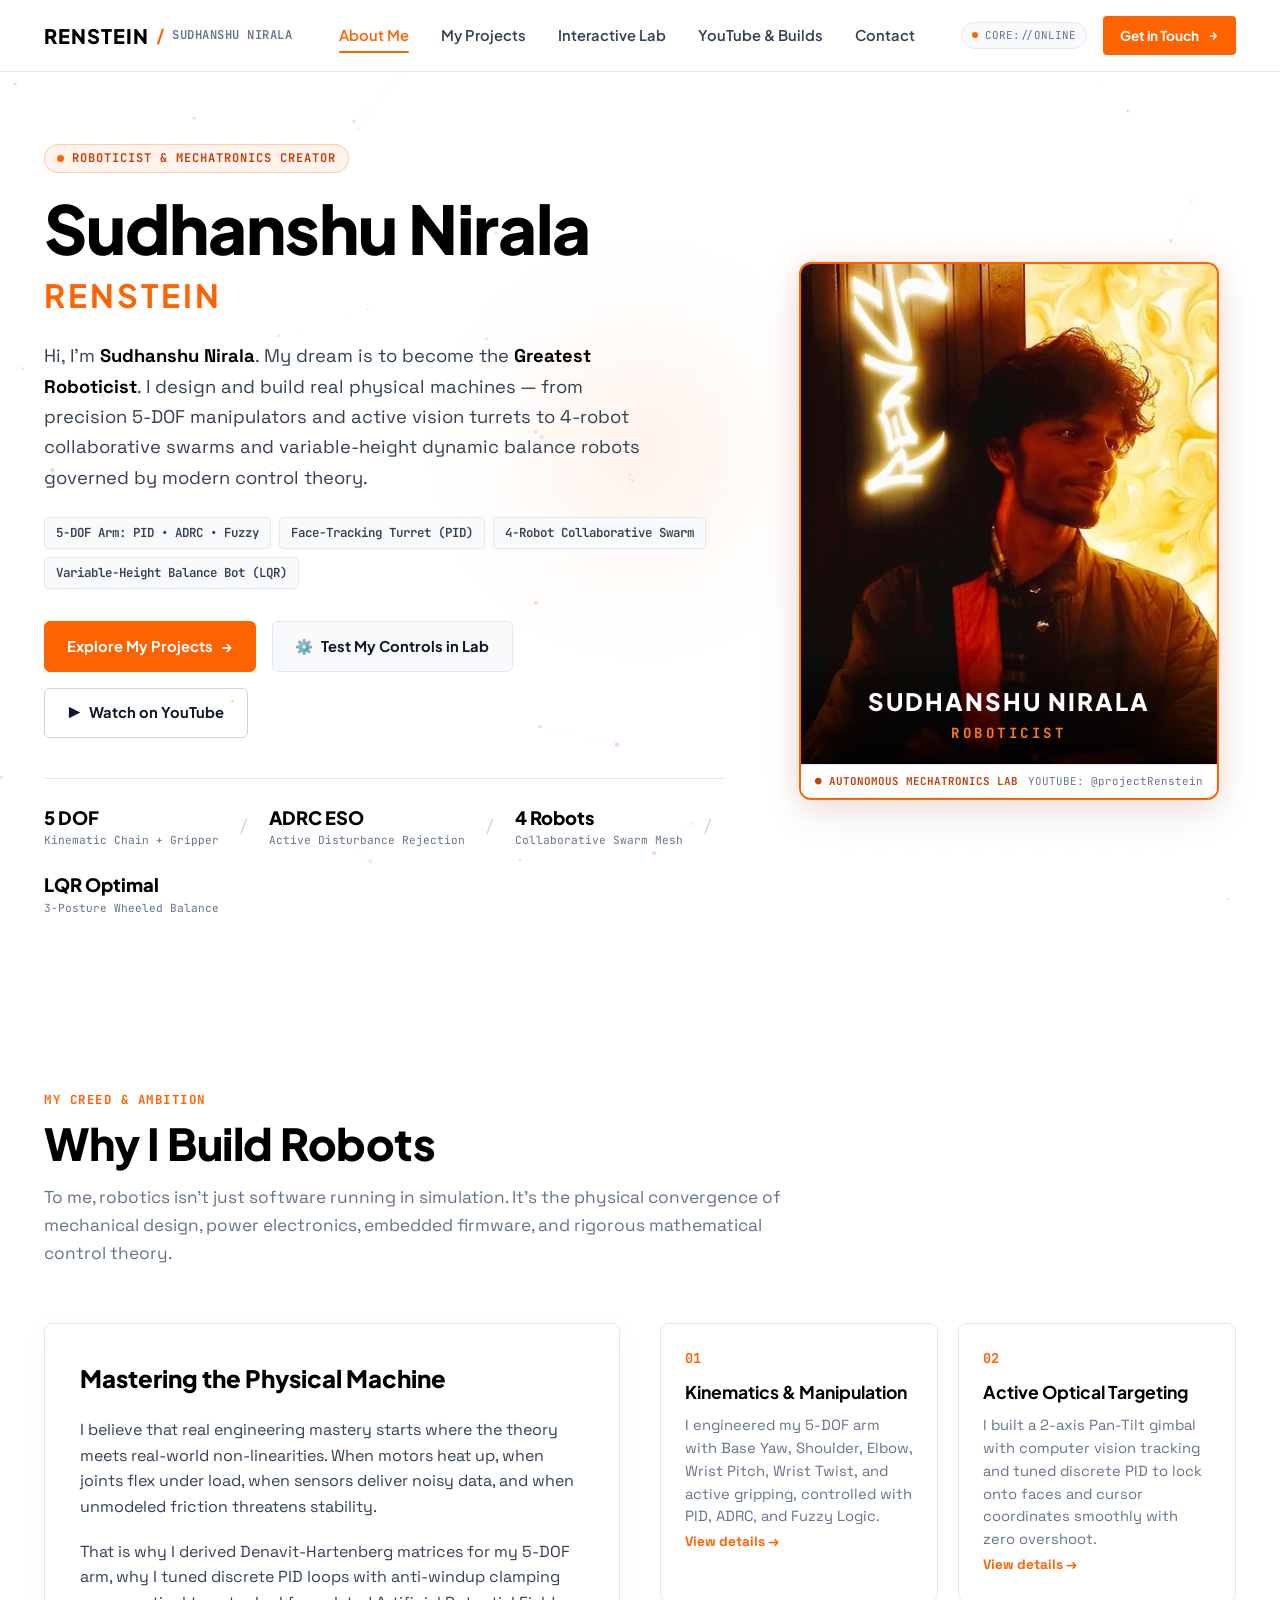
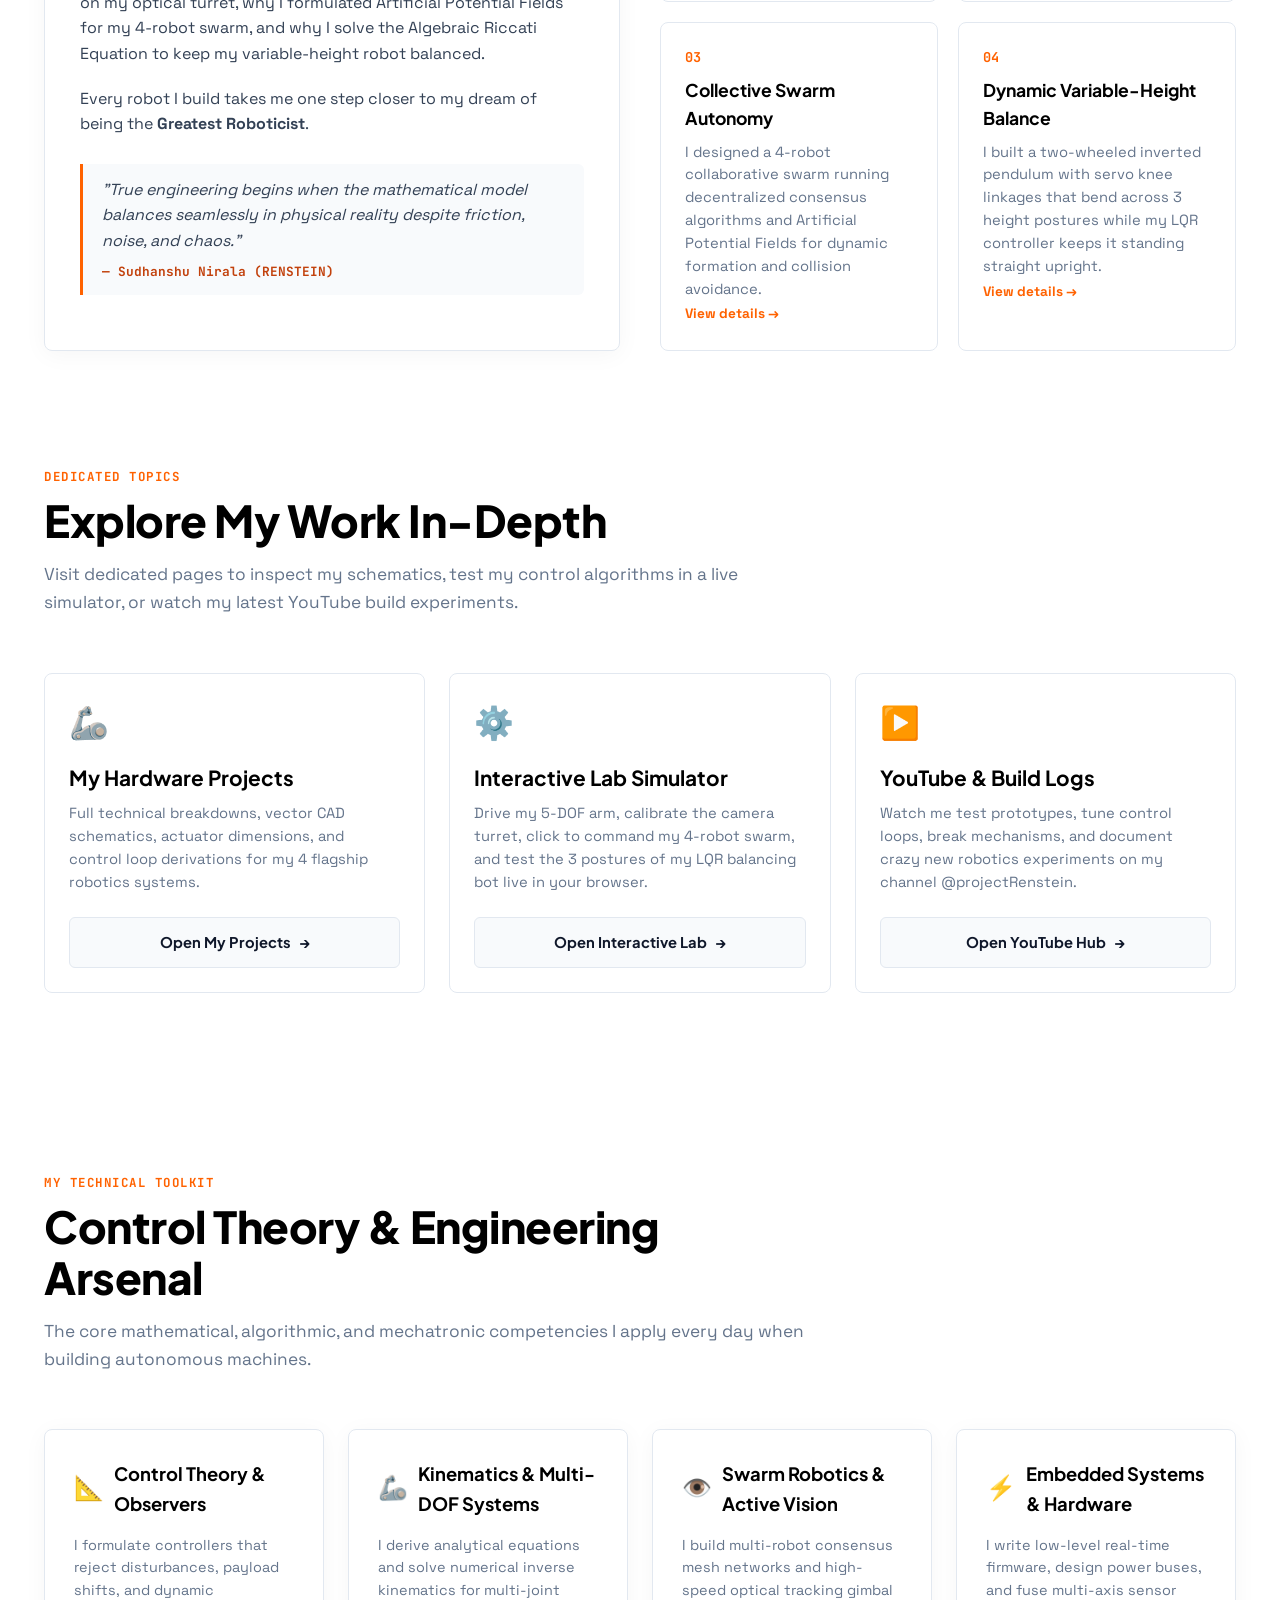
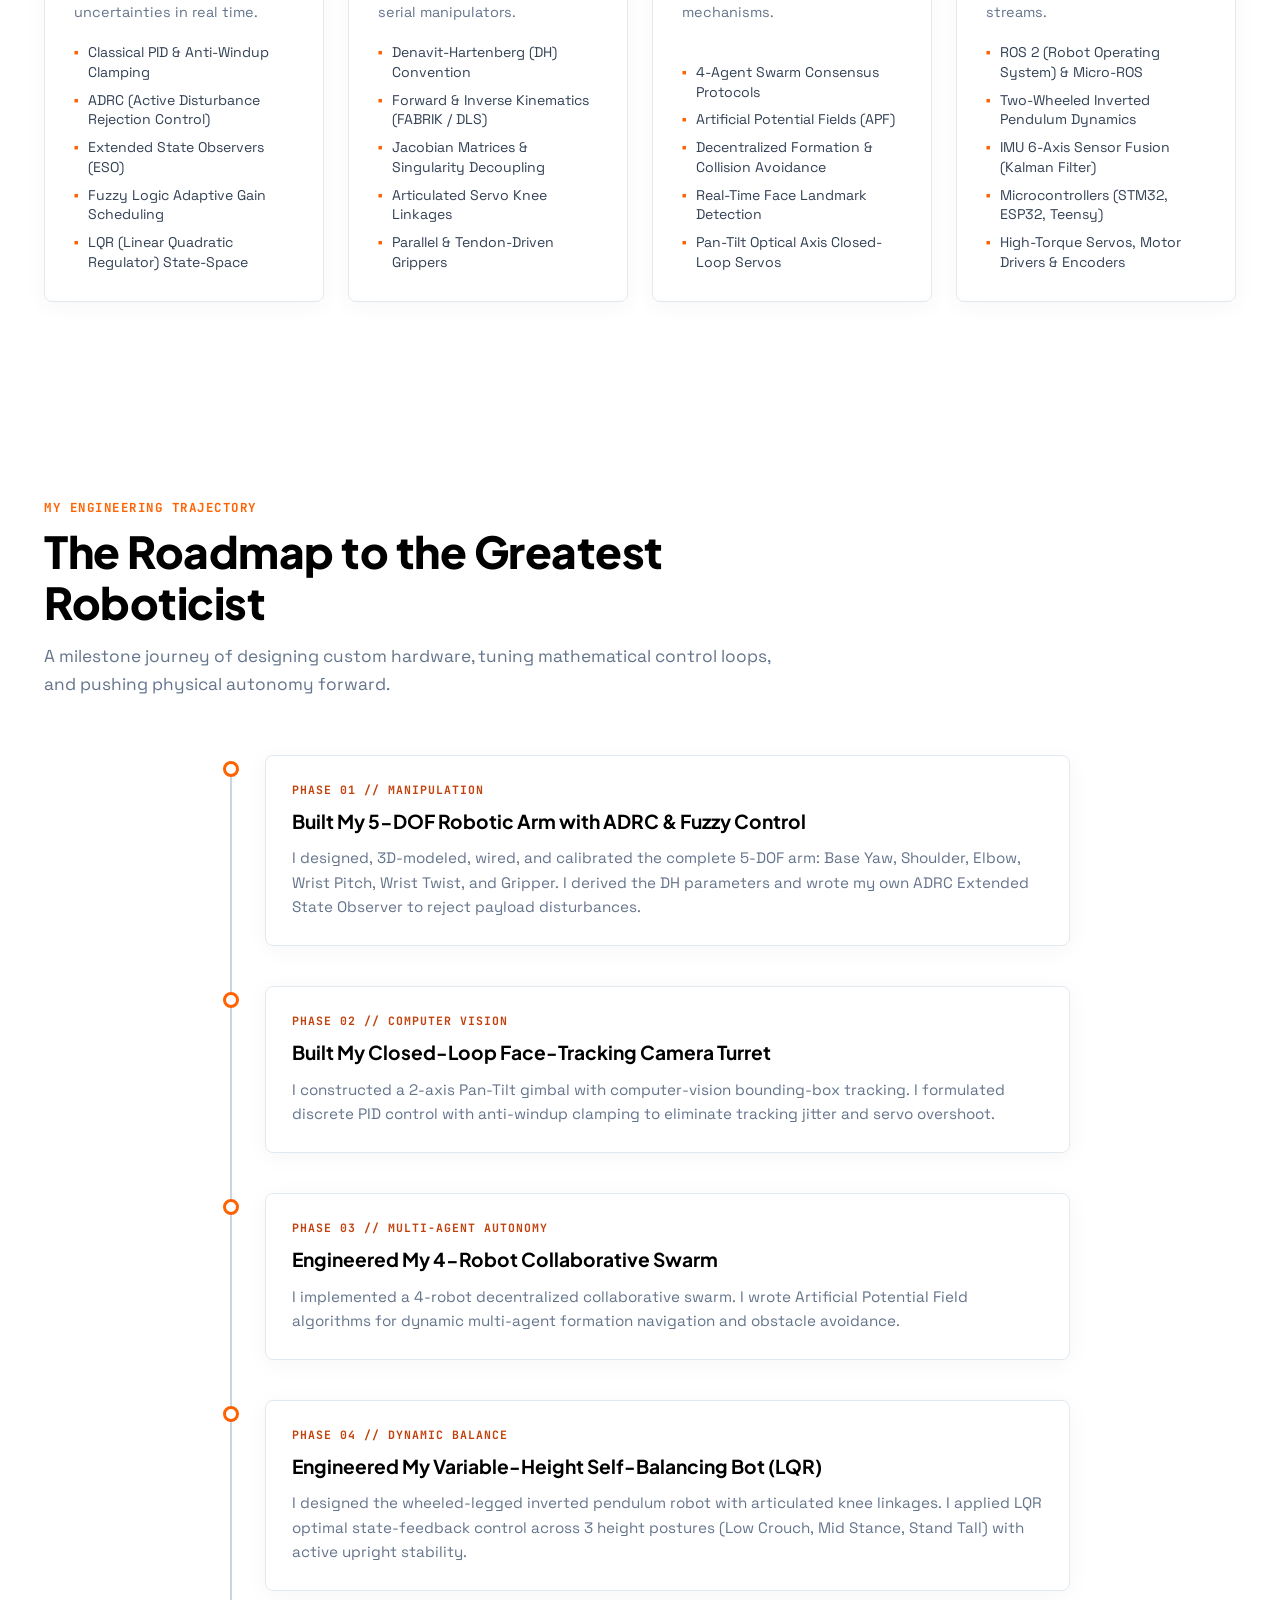
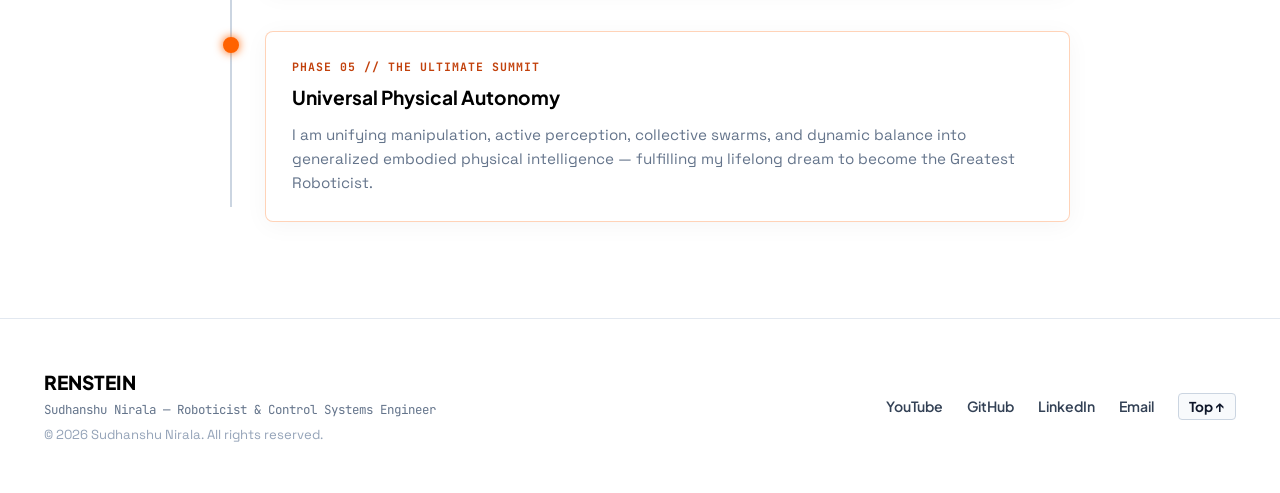
==== index.html @ f2b653c1 "Add files via upload" ====
<!DOCTYPE html>
<html lang="en">
<head>
  <meta charset="UTF-8">
  <meta name="viewport" content="width=device-width, initial-scale=1.0">
  <title>Sudhanshu Nirala (RENSTEIN) — Roboticist & Control Systems Engineer</title>
  <meta name="description" content="Personal portfolio of Sudhanshu Nirala (RENSTEIN). 5-DOF robotic manipulators, active vision turrets, 4-robot collaborative swarms, and variable-height LQR self-balancing bots.">
  <link rel="preconnect" href="https://fonts.googleapis.com">
  <link rel="preconnect" href="https://fonts.gstatic.com" crossorigin>
  <link href="https://fonts.googleapis.com/css2?family=Plus+Jakarta+Sans:wght@400;500;600;700;800&family=Space+Grotesk:wght@400;500;600;700&family=JetBrains+Mono:wght@400;500;600;700&display=swap" rel="stylesheet">
  <link rel="stylesheet" href="style.css">
</head>
<body class="minimal-theme">

  <!-- ==================== MAIN NAVIGATION BAR ==================== -->
  <header class="main-navbar" id="navbar">
    <div class="nav-container">
      <a href="index.html" class="nav-brand">
        <span class="brand-accent">RENSTEIN</span>
        <span class="brand-divider">/</span>
        <span class="brand-sub">SUDHANSHU NIRALA</span>
      </a>

      <nav class="nav-links" id="navLinks">
        <a href="index.html" class="nav-link active">About Me</a>
        <a href="projects.html" class="nav-link">My Projects</a>
        <a href="simulator.html" class="nav-link">Interactive Lab</a>
        <a href="youtube.html" class="nav-link">YouTube & Builds</a>
        <a href="contact.html" class="nav-link">Contact</a>
      </nav>

      <div class="nav-actions">
        <div class="living-status-pill" title="Living website telemetry">
          <span class="living-pulse-dot"></span>
          <span>CORE://ONLINE</span>
        </div>
        <a href="contact.html" class="btn btn-primary-sm">
          <span>Get in Touch</span>
          <svg width="12" height="12" viewBox="0 0 24 24" fill="none" stroke="currentColor" stroke-width="2.5"><path d="M5 12h14M12 5l7 7-7 7"/></svg>
        </a>
        <button class="mobile-menu-toggle" id="menuToggle" aria-label="Toggle navigation menu">
          <span></span><span></span><span></span>
        </button>
      </div>
    </div>
  </header>

  <!-- Ambient Light Reactive Canvas -->
  <div class="background-canvas-wrapper">
    <canvas id="neuralCanvas"></canvas>
    <div class="bg-subtle-grid"></div>
  </div>

  <main>
    <!-- ==================== HERO SECTION (FIRST PERSON) ==================== -->
    <section class="section hero-section" id="hero">
      <div class="hero-container">
        <div class="hero-grid">
          <!-- Left Column: My Story & Ambition -->
          <div class="hero-left-col">
            <div class="hero-kicker">
              <span class="kicker-dot"></span>
              <span class="kicker-text">ROBOTICIST & MECHATRONICS CREATOR</span>
            </div>

            <h1 class="hero-title">
              <span class="hero-title-name">Sudhanshu Nirala</span>
              <span class="hero-title-alias">RENSTEIN</span>
            </h1>

            <p class="hero-bio">
              Hi, I'm <strong>Sudhanshu Nirala</strong>. My dream is to become the <strong>Greatest Roboticist</strong>. I design and build real physical machines — from precision 5-DOF manipulators and active vision turrets to 4-robot collaborative swarms and variable-height dynamic balance robots governed by modern control theory.
            </p>

            <!-- Focus Badges -->
            <div class="hero-tags-row">
              <span class="spec-tag">5-DOF Arm: PID • ADRC • Fuzzy</span>
              <span class="spec-tag">Face-Tracking Turret (PID)</span>
              <span class="spec-tag">4-Robot Collaborative Swarm</span>
              <span class="spec-tag">Variable-Height Balance Bot (LQR)</span>
            </div>

            <!-- Action Portals -->
            <div class="hero-cta-group">
              <a href="projects.html" class="btn btn-primary">
                <span>Explore My Projects</span>
                <span class="btn-arrow">→</span>
              </a>
              <a href="simulator.html" class="btn btn-secondary">
                <span class="btn-icon">⚙️</span>
                <span>Test My Controls in Lab</span>
              </a>
              <a href="youtube.html" class="btn btn-outline">
                <span class="btn-icon">▶</span>
                <span>Watch on YouTube</span>
              </a>
            </div>

            <!-- Key Engineering Metrics -->
            <div class="hero-metrics-strip">
              <div class="metric-item">
                <span class="metric-val">5 DOF</span>
                <span class="metric-lbl">Kinematic Chain + Gripper</span>
              </div>
              <div class="metric-sep">/</div>
              <div class="metric-item">
                <span class="metric-val">ADRC ESO</span>
                <span class="metric-lbl">Active Disturbance Rejection</span>
              </div>
              <div class="metric-sep">/</div>
              <div class="metric-item">
                <span class="metric-val">4 Robots</span>
                <span class="metric-lbl">Collaborative Swarm Mesh</span>
              </div>
              <div class="metric-sep">/</div>
              <div class="metric-item">
                <span class="metric-val">LQR Optimal</span>
                <span class="metric-lbl">3-Posture Wheeled Balance</span>
              </div>
            </div>
          </div>

          <!-- Right Column: My Portrait with 3D Tilt -->
          <div class="hero-right-col">
            <div class="portrait-card" id="mechaFrame">
              <div class="portrait-image-wrapper">
                <img src="renstein_portrait.jpg" alt="Sudhanshu Nirala - Roboticist" class="portrait-img" id="heroMechaImg">
                <div class="portrait-caption-center">
                  <div class="portrait-name">Sudhanshu Nirala</div>
                  <div class="portrait-role">Roboticist</div>
                </div>
              </div>
              <div class="portrait-meta-bar">
                <span class="pm-status">● AUTONOMOUS MECHATRONICS LAB</span>
                <span class="pm-spec">YOUTUBE: @projectRenstein</span>
              </div>
            </div>
          </div>
        </div>
      </div>
    </section>

    <!-- ==================== MY CORE PHILOSOPHY & AMBITION ==================== -->
    <section class="section about-section" id="about">
      <div class="container">
        <div class="section-heading">
          <span class="section-tag">MY CREED & AMBITION</span>
          <h2 class="section-title">Why I Build Robots</h2>
          <p class="section-desc">
            To me, robotics isn't just software running in simulation. It's the physical convergence of mechanical design, power electronics, embedded firmware, and rigorous mathematical control theory.
          </p>
        </div>

        <div class="about-grid">
          <!-- My Personal Manifesto -->
          <div class="creed-card">
            <h3 class="creed-title">Mastering the Physical Machine</h3>
            <p>
              I believe that real engineering mastery starts where the theory meets real-world non-linearities. When motors heat up, when joints flex under load, when sensors deliver noisy data, and when unmodeled friction threatens stability.
            </p>
            <p>
              That is why I derived Denavit-Hartenberg matrices for my 5-DOF arm, why I tuned discrete PID loops with anti-windup clamping on my optical turret, why I formulated Artificial Potential Fields for my 4-robot swarm, and why I solve the Algebraic Riccati Equation to keep my variable-height robot balanced.
            </p>
            <p>
              Every robot I build takes me one step closer to my dream of being the <strong>Greatest Roboticist</strong>.
            </p>
            <blockquote class="creed-quote">
              "True engineering begins when the mathematical model balances seamlessly in physical reality despite friction, noise, and chaos."
              <cite>— Sudhanshu Nirala (RENSTEIN)</cite>
            </blockquote>
          </div>

          <!-- 4 Pillars of My Work -->
          <div class="pillars-grid">
            <div class="pillar-box">
              <div class="pillar-num">01</div>
              <h4 class="pillar-title">Kinematics & Manipulation</h4>
              <p class="pillar-text">
                I engineered my 5-DOF arm with Base Yaw, Shoulder, Elbow, Wrist Pitch, Wrist Twist, and active gripping, controlled with PID, ADRC, and Fuzzy Logic.
              </p>
              <a href="projects.html" style="color: var(--orange-core); font-weight: 700; font-size: 0.85rem; text-decoration: none;">View details →</a>
            </div>

            <div class="pillar-box">
              <div class="pillar-num">02</div>
              <h4 class="pillar-title">Active Optical Targeting</h4>
              <p class="pillar-text">
                I built a 2-axis Pan-Tilt gimbal with computer vision tracking and tuned discrete PID to lock onto faces and cursor coordinates smoothly with zero overshoot.
              </p>
              <a href="projects.html" style="color: var(--orange-core); font-weight: 700; font-size: 0.85rem; text-decoration: none;">View details →</a>
            </div>

            <div class="pillar-box">
              <div class="pillar-num">03</div>
              <h4 class="pillar-title">Collective Swarm Autonomy</h4>
              <p class="pillar-text">
                I designed a 4-robot collaborative swarm running decentralized consensus algorithms and Artificial Potential Fields for dynamic formation and collision avoidance.
              </p>
              <a href="projects.html" style="color: var(--orange-core); font-weight: 700; font-size: 0.85rem; text-decoration: none;">View details →</a>
            </div>

            <div class="pillar-box">
              <div class="pillar-num">04</div>
              <h4 class="pillar-title">Dynamic Variable-Height Balance</h4>
              <p class="pillar-text">
                I built a two-wheeled inverted pendulum with servo knee linkages that bend across 3 height postures while my LQR controller keeps it standing straight upright.
              </p>
              <a href="projects.html" style="color: var(--orange-core); font-weight: 700; font-size: 0.85rem; text-decoration: none;">View details →</a>
            </div>
          </div>
        </div>
      </div>
    </section>

    <!-- ==================== DEDICATED SECTION PORTALS ==================== -->
    <section class="section" style="padding-top: 1rem; padding-bottom: 5rem;">
      <div class="container">
        <div class="section-heading">
          <span class="section-tag">DEDICATED TOPICS</span>
          <h2 class="section-title">Explore My Work In-Depth</h2>
          <p class="section-desc">
            Visit dedicated pages to inspect my schematics, test my control algorithms in a live simulator, or watch my latest YouTube build experiments.
          </p>
        </div>

        <div style="display: grid; grid-template-columns: repeat(3, 1fr); gap: 1.5rem;">
          <!-- Portal 1: Projects -->
          <div class="pillar-box" style="display: flex; flex-direction: column; justify-content: space-between;">
            <div>
              <span style="font-size: 2rem; display: block; margin-bottom: 0.75rem;">🦾</span>
              <h3 style="font-family: var(--font-heading); font-size: 1.3rem; margin-bottom: 0.5rem; color: var(--text-pure);">My Hardware Projects</h3>
              <p style="font-size: 0.92rem; color: var(--text-muted); line-height: 1.55; margin-bottom: 1.5rem;">
                Full technical breakdowns, vector CAD schematics, actuator dimensions, and control loop derivations for my 4 flagship robotics systems.
              </p>
            </div>
            <a href="projects.html" class="btn btn-secondary" style="width: 100%;">
              <span>Open My Projects</span>
              <span>→</span>
            </a>
          </div>

          <!-- Portal 2: Simulator -->
          <div class="pillar-box" style="display: flex; flex-direction: column; justify-content: space-between;">
            <div>
              <span style="font-size: 2rem; display: block; margin-bottom: 0.75rem;">⚙️</span>
              <h3 style="font-family: var(--font-heading); font-size: 1.3rem; margin-bottom: 0.5rem; color: var(--text-pure);">Interactive Lab Simulator</h3>
              <p style="font-size: 0.92rem; color: var(--text-muted); line-height: 1.55; margin-bottom: 1.5rem;">
                Drive my 5-DOF arm, calibrate the camera turret, click to command my 4-robot swarm, and test the 3 postures of my LQR balancing bot live in your browser.
              </p>
            </div>
            <a href="simulator.html" class="btn btn-secondary" style="width: 100%;">
              <span>Open Interactive Lab</span>
              <span>→</span>
            </a>
          </div>

          <!-- Portal 3: YouTube -->
          <div class="pillar-box" style="display: flex; flex-direction: column; justify-content: space-between;">
            <div>
              <span style="font-size: 2rem; display: block; margin-bottom: 0.75rem;">▶️</span>
              <h3 style="font-family: var(--font-heading); font-size: 1.3rem; margin-bottom: 0.5rem; color: var(--text-pure);">YouTube & Build Logs</h3>
              <p style="font-size: 0.92rem; color: var(--text-muted); line-height: 1.55; margin-bottom: 1.5rem;">
                Watch me test prototypes, tune control loops, break mechanisms, and document crazy new robotics experiments on my channel @projectRenstein.
              </p>
            </div>
            <a href="youtube.html" class="btn btn-secondary" style="width: 100%;">
              <span>Open YouTube Hub</span>
              <span>→</span>
            </a>
          </div>
        </div>
      </div>
    </section>

    <!-- ==================== MY ENGINEERING ARSENAL ==================== -->
    <section class="section arsenal-section" id="arsenal">
      <div class="container">
        <div class="section-heading">
          <span class="section-tag">MY TECHNICAL TOOLKIT</span>
          <h2 class="section-title">Control Theory & Engineering Arsenal</h2>
          <p class="section-desc">
            The core mathematical, algorithmic, and mechatronic competencies I apply every day when building autonomous machines.
          </p>
        </div>

        <div class="arsenal-grid">
          <div class="arsenal-card">
            <div class="ac-header">
              <span class="ac-icon">📐</span>
              <h3 class="ac-title">Control Theory & Observers</h3>
            </div>
            <p class="ac-desc">I formulate controllers that reject disturbances, payload shifts, and dynamic uncertainties in real time.</p>
            <ul class="ac-list">
              <li>Classical PID & Anti-Windup Clamping</li>
              <li>ADRC (Active Disturbance Rejection Control)</li>
              <li>Extended State Observers (ESO)</li>
              <li>Fuzzy Logic Adaptive Gain Scheduling</li>
              <li>LQR (Linear Quadratic Regulator) State-Space</li>
            </ul>
          </div>

          <div class="arsenal-card">
            <div class="ac-header">
              <span class="ac-icon">🦾</span>
              <h3 class="ac-title">Kinematics & Multi-DOF Systems</h3>
            </div>
            <p class="ac-desc">I derive analytical equations and solve numerical inverse kinematics for multi-joint serial manipulators.</p>
            <ul class="ac-list">
              <li>Denavit-Hartenberg (DH) Convention</li>
              <li>Forward & Inverse Kinematics (FABRIK / DLS)</li>
              <li>Jacobian Matrices & Singularity Decoupling</li>
              <li>Articulated Servo Knee Linkages</li>
              <li>Parallel & Tendon-Driven Grippers</li>
            </ul>
          </div>

          <div class="arsenal-card">
            <div class="ac-header">
              <span class="ac-icon">👁️</span>
              <h3 class="ac-title">Swarm Robotics & Active Vision</h3>
            </div>
            <p class="ac-desc">I build multi-robot consensus mesh networks and high-speed optical tracking gimbal mechanisms.</p>
            <ul class="ac-list">
              <li>4-Agent Swarm Consensus Protocols</li>
              <li>Artificial Potential Fields (APF)</li>
              <li>Decentralized Formation & Collision Avoidance</li>
              <li>Real-Time Face Landmark Detection</li>
              <li>Pan-Tilt Optical Axis Closed-Loop Servos</li>
            </ul>
          </div>

          <div class="arsenal-card">
            <div class="ac-header">
              <span class="ac-icon">⚡</span>
              <h3 class="ac-title">Embedded Systems & Hardware</h3>
            </div>
            <p class="ac-desc">I write low-level real-time firmware, design power buses, and fuse multi-axis sensor streams.</p>
            <ul class="ac-list">
              <li>ROS 2 (Robot Operating System) & Micro-ROS</li>
              <li>Two-Wheeled Inverted Pendulum Dynamics</li>
              <li>IMU 6-Axis Sensor Fusion (Kalman Filter)</li>
              <li>Microcontrollers (STM32, ESP32, Teensy)</li>
              <li>High-Torque Servos, Motor Drivers & Encoders</li>
            </ul>
          </div>
        </div>
      </div>
    </section>

    <!-- ==================== MY ROADMAP TIMELINE ==================== -->
    <section class="section milestones-section" id="milestones">
      <div class="container">
        <div class="section-heading">
          <span class="section-tag">MY ENGINEERING TRAJECTORY</span>
          <h2 class="section-title">The Roadmap to the Greatest Roboticist</h2>
          <p class="section-desc">
            A milestone journey of designing custom hardware, tuning mathematical control loops, and pushing physical autonomy forward.
          </p>
        </div>

        <div class="timeline-wrapper">
          <div class="timeline-line"></div>

          <div class="timeline-item">
            <div class="tl-dot"></div>
            <div class="tl-card">
              <div class="tl-phase">PHASE 01 // MANIPULATION</div>
              <h3 class="tl-title">Built My 5-DOF Robotic Arm with ADRC & Fuzzy Control</h3>
              <p class="tl-desc">
                I designed, 3D-modeled, wired, and calibrated the complete 5-DOF arm: Base Yaw, Shoulder, Elbow, Wrist Pitch, Wrist Twist, and Gripper. I derived the DH parameters and wrote my own ADRC Extended State Observer to reject payload disturbances.
              </p>
            </div>
          </div>

          <div class="timeline-item">
            <div class="tl-dot"></div>
            <div class="tl-card">
              <div class="tl-phase">PHASE 02 // COMPUTER VISION</div>
              <h3 class="tl-title">Built My Closed-Loop Face-Tracking Camera Turret</h3>
              <p class="tl-desc">
                I constructed a 2-axis Pan-Tilt gimbal with computer-vision bounding-box tracking. I formulated discrete PID control with anti-windup clamping to eliminate tracking jitter and servo overshoot.
              </p>
            </div>
          </div>

          <div class="timeline-item">
            <div class="tl-dot"></div>
            <div class="tl-card">
              <div class="tl-phase">PHASE 03 // MULTI-AGENT AUTONOMY</div>
              <h3 class="tl-title">Engineered My 4-Robot Collaborative Swarm</h3>
              <p class="tl-desc">
                I implemented a 4-robot decentralized collaborative swarm. I wrote Artificial Potential Field algorithms for dynamic multi-agent formation navigation and obstacle avoidance.
              </p>
            </div>
          </div>

          <div class="timeline-item">
            <div class="tl-dot"></div>
            <div class="tl-card">
              <div class="tl-phase">PHASE 04 // DYNAMIC BALANCE</div>
              <h3 class="tl-title">Engineered My Variable-Height Self-Balancing Bot (LQR)</h3>
              <p class="tl-desc">
                I designed the wheeled-legged inverted pendulum robot with articulated knee linkages. I applied LQR optimal state-feedback control across 3 height postures (Low Crouch, Mid Stance, Stand Tall) with active upright stability.
              </p>
            </div>
          </div>

          <div class="timeline-item highlight">
            <div class="tl-dot pulse-dot"></div>
            <div class="tl-card highlight-card">
              <div class="tl-phase">PHASE 05 // THE ULTIMATE SUMMIT</div>
              <h3 class="tl-title">Universal Physical Autonomy</h3>
              <p class="tl-desc">
                I am unifying manipulation, active perception, collective swarms, and dynamic balance into generalized embodied physical intelligence — fulfilling my lifelong dream to become the Greatest Roboticist.
              </p>
            </div>
          </div>
        </div>
      </div>
    </section>
  </main>

  <!-- ==================== MINIMALIST FOOTER ==================== -->
  <footer class="main-footer">
    <div class="footer-container">
      <div class="footer-left">
        <div class="f-brand">RENSTEIN</div>
        <div class="f-sub">Sudhanshu Nirala — Roboticist & Control Systems Engineer</div>
        <div class="f-copyright">&copy; <span id="currentYear">2026</span> Sudhanshu Nirala. All rights reserved.</div>
      </div>

      <div class="footer-links">
        <a href="https://www.youtube.com/@projectRenstein" target="_blank" rel="noopener">YouTube</a>
        <a href="https://github.com/Caparenstein" target="_blank" rel="noopener">GitHub</a>
        <a href="https://www.linkedin.com/in/nirala-sudhanshu-/" target="_blank" rel="noopener">LinkedIn</a>
        <a href="mailto:niralasudhanshu03@gmail.com">Email</a>
        <button class="btn-top" id="backToTopBtn" aria-label="Back to top">
          <span>Top</span> ↑
        </button>
      </div>
    </div>
  </footer>

  <script src="script.js"></script>
</body>
</html>
---- style.css ----
/* ==========================================================================
   SUDHANSHU NIRALA (RENSTEIN) — PORTFOLIO STYLESHEET
   Aesthetic: Minimalist, Crisp White & Engineering Orange
   Typography: Plus Jakarta Sans + Space Grotesk + JetBrains Mono
   ========================================================================== */

:root {
  /* Brand Orange & Accents */
  --orange-core: #ff6200;
  --orange-bright: #ff7a1a;
  --orange-deep: #c2410c;
  --orange-soft: rgba(255, 98, 0, 0.08);
  --orange-border: rgba(255, 98, 0, 0.28);
  --orange-glow: rgba(255, 98, 0, 0.16);

  /* Light Theme Canvas Surfaces */
  --bg-pure: #ffffff;
  --bg-surface: #f8fafc;
  --bg-card: #ffffff;
  --bg-subtle: #f1f5f9;

  /* Typography Colors */
  --text-pure: #000000;
  --text-main: #0f172a;
  --text-soft: #334155;
  --text-muted: #64748b;
  --text-dim: #94a3b8;

  /* Borders & Shadows */
  --border-subtle: #e2e8f0;
  --border-medium: #cbd5e1;
  --shadow-subtle: 0 2px 10px rgba(0, 0, 0, 0.03);
  --shadow-card: 0 4px 24px rgba(0, 0, 0, 0.04);
  --shadow-hover: 0 10px 30px rgba(255, 98, 0, 0.12);

  /* Fonts */
  --font-heading: 'Plus Jakarta Sans', -apple-system, sans-serif;
  --font-body: 'Space Grotesk', -apple-system, sans-serif;
  --font-mono: 'JetBrains Mono', monospace;

  --transition-fast: 0.18s ease;
  --transition-normal: 0.28s cubic-bezier(0.16, 1, 0.3, 1);
}

/* Base Reset & Smooth Scroll */
*, *::before, *::after {
  box-sizing: border-box;
  margin: 0;
  padding: 0;
}

html {
  scroll-behavior: smooth;
  font-size: 16px;
  background-color: var(--bg-pure);
  color: var(--text-main);
  overflow-x: hidden;
}

body {
  font-family: var(--font-body);
  line-height: 1.6;
  background-color: var(--bg-pure);
  color: var(--text-soft);
  min-height: 100vh;
  position: relative;
  overflow-x: hidden;
  -webkit-font-smoothing: antialiased;
  -moz-osx-font-smoothing: grayscale;
}

/* Custom Scrollbar */
::-webkit-scrollbar {
  width: 7px;
}
::-webkit-scrollbar-track {
  background: var(--bg-surface);
}
::-webkit-scrollbar-thumb {
  background: #cbd5e1;
  border-radius: 4px;
}
::-webkit-scrollbar-thumb:hover {
  background: var(--orange-core);
}

::selection {
  background: var(--orange-core);
  color: #ffffff;
}

/* Layout Containers */
.container {
  width: 100%;
  max-width: 1240px;
  margin: 0 auto;
  padding: 0 1.5rem;
  position: relative;
  z-index: 2;
}

.section {
  padding: 6rem 0;
  position: relative;
  z-index: 2;
}

.section-heading {
  margin-bottom: 3.5rem;
  max-width: 760px;
}

.section-tag {
  display: inline-block;
  font-family: var(--font-mono);
  font-size: 0.78rem;
  font-weight: 700;
  color: var(--orange-core);
  letter-spacing: 1.5px;
  text-transform: uppercase;
  margin-bottom: 0.5rem;
}

.section-title {
  font-family: var(--font-heading);
  font-size: clamp(2rem, 3.8vw, 2.75rem);
  font-weight: 800;
  color: var(--text-pure);
  line-height: 1.15;
  letter-spacing: -0.5px;
  margin-bottom: 1rem;
}

.section-desc {
  font-size: 1.08rem;
  color: var(--text-muted);
  line-height: 1.6;
}

/* ==========================================================================
   AMBIENT BACKGROUND (CLEAN & SUBTLE)
   ========================================================================== */
.background-canvas-wrapper {
  position: fixed;
  inset: 0;
  width: 100%;
  height: 100%;
  pointer-events: none;
  z-index: 1;
}

#neuralCanvas {
  position: absolute;
  inset: 0;
  width: 100%;
  height: 100%;
  opacity: 0.45;
}

.bg-subtle-grid {
  position: absolute;
  inset: 0;
  background-image: 
    radial-gradient(rgba(15, 23, 42, 0.06) 1px, transparent 1px);
  background-size: 32px 32px;
  opacity: 0.7;
}

/* ==========================================================================
   MAIN NAVIGATION BAR
   ========================================================================== */
.main-navbar {
  position: sticky;
  top: 0;
  left: 0;
  right: 0;
  height: 72px;
  background: rgba(255, 255, 255, 0.94);
  backdrop-filter: blur(12px);
  border-bottom: 1px solid var(--border-subtle);
  z-index: 1000;
}

.nav-container {
  max-width: 1240px;
  height: 100%;
  margin: 0 auto;
  padding: 0 1.5rem;
  display: flex;
  align-items: center;
  justify-content: space-between;
}

.nav-brand {
  text-decoration: none;
  display: flex;
  align-items: center;
  gap: 8px;
}

.brand-accent {
  font-family: var(--font-heading);
  font-weight: 800;
  font-size: 1.25rem;
  letter-spacing: 1px;
  color: var(--text-pure);
}

.brand-divider {
  color: var(--orange-core);
  font-weight: 700;
  font-size: 1.1rem;
}

.brand-sub {
  font-family: var(--font-mono);
  font-size: 0.76rem;
  font-weight: 600;
  color: var(--text-muted);
  letter-spacing: 0.5px;
}

.nav-links {
  display: flex;
  align-items: center;
  gap: 2rem;
}

.nav-link {
  text-decoration: none;
  font-family: var(--font-heading);
  font-size: 0.92rem;
  font-weight: 600;
  color: var(--text-soft);
  transition: var(--transition-fast);
  position: relative;
  padding: 4px 0;
}

.nav-link:hover, .nav-link.active {
  color: var(--orange-core);
}

.nav-actions {
  display: flex;
  align-items: center;
  gap: 1rem;
}

.mobile-menu-toggle {
  display: none;
  flex-direction: column;
  gap: 5px;
  background: none;
  border: none;
  cursor: pointer;
  padding: 4px;
}

.mobile-menu-toggle span {
  display: block;
  width: 22px;
  height: 2px;
  background: var(--text-main);
  transition: var(--transition-fast);
}

/* ==========================================================================
   BUTTONS & BADGES
   ========================================================================== */
.btn {
  display: inline-flex;
  align-items: center;
  justify-content: center;
  gap: 8px;
  padding: 0.78rem 1.4rem;
  font-family: var(--font-heading);
  font-size: 0.92rem;
  font-weight: 700;
  border-radius: 6px;
  text-decoration: none;
  cursor: pointer;
  transition: var(--transition-fast);
  border: 1.5px solid transparent;
}

.btn-primary {
  background: var(--orange-core);
  color: #ffffff;
  border-color: var(--orange-core);
}

.btn-primary:hover {
  background: var(--orange-bright);
  border-color: var(--orange-bright);
  transform: translateY(-2px);
  box-shadow: 0 6px 20px rgba(255, 98, 0, 0.28);
}

.btn-secondary {
  background: var(--bg-surface);
  color: var(--text-main);
  border-color: var(--border-subtle);
}

.btn-secondary:hover {
  background: #ffffff;
  border-color: var(--orange-core);
  color: var(--orange-core);
  transform: translateY(-2px);
}

.btn-outline {
  background: transparent;
  color: var(--text-main);
  border-color: var(--border-medium);
}

.btn-outline:hover {
  border-color: var(--orange-core);
  color: var(--orange-core);
}

.btn-primary-sm {
  padding: 0.45rem 1rem;
  font-size: 0.85rem;
  background: var(--orange-core);
  color: #ffffff;
  border-radius: 4px;
}

.btn-primary-sm:hover {
  background: var(--orange-bright);
}

.btn-secondary-sm {
  padding: 0.5rem 1.1rem;
  font-size: 0.85rem;
  background: var(--bg-surface);
  color: var(--text-main);
  border: 1px solid var(--border-medium);
  border-radius: 4px;
}

.btn-secondary-sm:hover {
  border-color: var(--orange-core);
  color: var(--orange-core);
}

.btn-full {
  width: 100%;
}

/* ==========================================================================
   HERO SECTION
   ========================================================================== */
.hero-section {
  padding-top: 4.5rem;
  padding-bottom: 4.5rem;
  min-height: calc(100vh - 72px);
  display: flex;
  align-items: center;
}

.hero-container {
  width: 100%;
  max-width: 1240px;
  margin: 0 auto;
  padding: 0 1.5rem;
}

.hero-grid {
  display: grid;
  grid-template-columns: 1.2fr 0.8fr;
  gap: 3.5rem;
  align-items: center;
}

.hero-kicker {
  display: inline-flex;
  align-items: center;
  gap: 8px;
  background: var(--orange-soft);
  border: 1px solid var(--orange-border);
  padding: 4px 12px;
  border-radius: 30px;
  margin-bottom: 1.25rem;
}

.kicker-dot {
  width: 7px;
  height: 7px;
  border-radius: 50%;
  background: var(--orange-core);
}

.kicker-text {
  font-family: var(--font-mono);
  font-size: 0.75rem;
  font-weight: 700;
  color: var(--orange-deep);
  letter-spacing: 1px;
}

.hero-title {
  margin-bottom: 1.25rem;
}

.hero-title-name {
  display: block;
  font-family: var(--font-heading);
  font-size: clamp(2.8rem, 5.5vw, 4.2rem);
  font-weight: 800;
  color: var(--text-pure);
  line-height: 1.05;
  letter-spacing: -1px;
}

.hero-title-alias {
  display: block;
  font-family: var(--font-heading);
  font-size: clamp(1.4rem, 2.8vw, 2rem);
  font-weight: 700;
  color: var(--orange-core);
  letter-spacing: 3px;
  text-transform: uppercase;
  margin-top: 0.4rem;
}

.hero-bio {
  font-size: 1.15rem;
  line-height: 1.65;
  color: var(--text-soft);
  margin-bottom: 1.5rem;
  max-width: 620px;
}

.hero-bio strong {
  color: var(--text-pure);
  font-weight: 700;
}

.hero-tags-row {
  display: flex;
  flex-wrap: wrap;
  gap: 8px;
  margin-bottom: 2rem;
}

.spec-tag {
  background: var(--bg-surface);
  border: 1px solid var(--border-subtle);
  font-family: var(--font-mono);
  font-size: 0.78rem;
  font-weight: 600;
  color: var(--text-soft);
  padding: 5px 11px;
  border-radius: 4px;
}

.hero-cta-group {
  display: flex;
  flex-wrap: wrap;
  align-items: center;
  gap: 1rem;
  margin-bottom: 2.5rem;
}

.hero-metrics-strip {
  display: flex;
  flex-wrap: wrap;
  align-items: center;
  gap: 1.25rem;
  padding-top: 1.5rem;
  border-top: 1px solid var(--border-subtle);
}

.metric-item {
  display: flex;
  flex-direction: column;
}

.metric-val {
  font-family: var(--font-heading);
  font-size: 1.15rem;
  font-weight: 800;
  color: var(--text-pure);
}

.metric-lbl {
  font-family: var(--font-mono);
  font-size: 0.7rem;
  color: var(--text-muted);
}

.metric-sep {
  color: var(--border-medium);
  font-family: var(--font-mono);
}

/* ==========================================================================
   PORTRAIT CARD WITH 3D TILT
   ========================================================================== */
.portrait-card {
  position: relative;
  background: #ffffff;
  border: 2px solid var(--orange-core);
  border-radius: 12px;
  box-shadow: 0 16px 40px rgba(0, 0, 0, 0.08), 0 0 30px var(--orange-glow);
  transform-style: preserve-3d;
  transition: transform 0.2s ease-out;
  max-width: 420px;
  margin: 0 auto;
  overflow: hidden;
}

.portrait-image-wrapper {
  position: relative;
  overflow: hidden;
  background: #f8fafc;
}

.portrait-img {
  width: 100%;
  height: 500px;
  object-fit: cover;
  object-position: center 20%;
  display: block;
}

.portrait-caption-center {
  position: absolute;
  bottom: 0;
  left: 0;
  right: 0;
  padding: 2.5rem 1rem 1.2rem;
  background: linear-gradient(to top, rgba(0, 0, 0, 0.88) 0%, rgba(0, 0, 0, 0.5) 60%, transparent 100%);
  text-align: center;
  display: flex;
  flex-direction: column;
  align-items: center;
  pointer-events: none;
}

.portrait-name {
  font-family: var(--font-heading);
  font-size: 1.5rem;
  font-weight: 800;
  color: #ffffff;
  letter-spacing: 2px;
  text-transform: uppercase;
}

.portrait-role {
  font-family: var(--font-mono);
  font-size: 0.88rem;
  font-weight: 700;
  color: var(--orange-bright);
  letter-spacing: 3.5px;
  text-transform: uppercase;
  margin-top: 2px;
}

.portrait-meta-bar {
  display: flex;
  align-items: center;
  justify-content: space-between;
  padding: 8px 14px;
  background: #ffffff;
  border-top: 1px solid var(--border-subtle);
  font-family: var(--font-mono);
  font-size: 0.68rem;
  color: var(--text-muted);
}

.pm-status {
  color: var(--orange-deep);
  font-weight: 700;
}

/* ==========================================================================
   ABOUT & CREED SECTION
   ========================================================================== */
.about-grid {
  display: grid;
  grid-template-columns: 1fr 1fr;
  gap: 2.5rem;
}

.creed-card {
  background: #ffffff;
  border: 1px solid var(--border-subtle);
  border-radius: 8px;
  padding: 2.2rem;
  box-shadow: var(--shadow-card);
  display: flex;
  flex-direction: column;
  gap: 1.2rem;
}

.creed-title {
  font-family: var(--font-heading);
  font-size: 1.5rem;
  font-weight: 800;
  color: var(--text-pure);
}

.creed-quote {
  border-left: 3px solid var(--orange-core);
  padding: 0.8rem 1.2rem;
  background: var(--bg-surface);
  border-radius: 0 6px 6px 0;
  font-style: italic;
  color: var(--text-soft);
  margin-top: 0.5rem;
}

.creed-quote cite {
  display: block;
  font-style: normal;
  font-family: var(--font-mono);
  font-size: 0.8rem;
  color: var(--orange-deep);
  font-weight: 700;
  margin-top: 0.5rem;
}

.pillars-grid {
  display: grid;
  grid-template-columns: 1fr 1fr;
  gap: 1.25rem;
}

.pillar-box {
  background: #ffffff;
  border: 1px solid var(--border-subtle);
  border-radius: 8px;
  padding: 1.5rem;
  transition: var(--transition-fast);
}

.pillar-box:hover {
  border-color: var(--orange-border);
  box-shadow: var(--shadow-hover);
  transform: translateY(-3px);
}

.pillar-num {
  font-family: var(--font-mono);
  font-size: 0.85rem;
  font-weight: 700;
  color: var(--orange-core);
  margin-bottom: 0.5rem;
}

.pillar-title {
  font-family: var(--font-heading);
  font-size: 1.1rem;
  font-weight: 700;
  color: var(--text-pure);
  margin-bottom: 0.5rem;
}

.pillar-text {
  font-size: 0.92rem;
  color: var(--text-muted);
  line-height: 1.55;
}

/* ==========================================================================
   FLAGSHIP PROJECTS SECTION (ENGINEERING SCHEMATICS)
   ========================================================================== */
.projects-grid {
  display: grid;
  grid-template-columns: 1fr 1fr;
  gap: 2rem;
}

.project-card {
  background: #ffffff;
  border: 1px solid var(--border-subtle);
  border-radius: 8px;
  overflow: hidden;
  box-shadow: var(--shadow-card);
  display: flex;
  flex-direction: column;
  transition: var(--transition-fast);
}

.project-card:hover {
  border-color: var(--orange-border);
  box-shadow: var(--shadow-hover);
  transform: translateY(-3px);
}

.project-schematic-header {
  display: flex;
  align-items: center;
  justify-content: space-between;
  padding: 10px 16px;
  background: var(--bg-surface);
  border-bottom: 1px solid var(--border-subtle);
  font-family: var(--font-mono);
  font-size: 0.72rem;
}

.psh-label {
  color: var(--text-muted);
  font-weight: 600;
}

.psh-badge {
  background: var(--orange-soft);
  color: var(--orange-deep);
  font-weight: 700;
  padding: 2px 7px;
  border-radius: 3px;
  border: 1px solid var(--orange-border);
}

.schematic-viewport {
  width: 100%;
  height: 240px;
  background: #ffffff;
  border-bottom: 1px solid var(--border-subtle);
  overflow: hidden;
  position: relative;
}

.schematic-svg {
  width: 100%;
  height: 100%;
  display: block;
}

.project-body {
  padding: 1.6rem;
  display: flex;
  flex-direction: column;
  flex: 1;
}

.project-title {
  font-family: var(--font-heading);
  font-size: 1.35rem;
  font-weight: 800;
  color: var(--text-pure);
  margin-bottom: 0.75rem;
  line-height: 1.25;
}

.project-desc {
  font-size: 0.95rem;
  color: var(--text-soft);
  line-height: 1.6;
  margin-bottom: 1.2rem;
  flex: 1;
}

.project-tags {
  display: flex;
  flex-wrap: wrap;
  gap: 6px;
  margin-bottom: 1.25rem;
}

.chip {
  background: var(--bg-surface);
  border: 1px solid var(--border-subtle);
  color: var(--text-muted);
  font-family: var(--font-mono);
  font-size: 0.72rem;
  font-weight: 600;
  padding: 3px 8px;
  border-radius: 3px;
}

.project-footer {
  padding-top: 1rem;
  border-top: 1px solid var(--border-subtle);
  display: flex;
  justify-content: flex-end;
}

.btn-inspect {
  background: transparent;
  border: 1px solid var(--border-medium);
  color: var(--text-main);
  font-family: var(--font-heading);
  font-size: 0.85rem;
  font-weight: 700;
  padding: 6px 12px;
  border-radius: 4px;
  display: inline-flex;
  align-items: center;
  gap: 6px;
  cursor: pointer;
  transition: var(--transition-fast);
}

.btn-inspect:hover {
  border-color: var(--orange-core);
  color: var(--orange-core);
  background: var(--orange-soft);
}

/* ==========================================================================
   INTERACTIVE ROBOTICS LAB SIMULATOR
   ========================================================================== */
.sim-tabs-bar {
  display: flex;
  flex-wrap: wrap;
  gap: 8px;
  margin-bottom: 1.5rem;
}

.sim-tab-btn {
  display: inline-flex;
  align-items: center;
  gap: 8px;
  background: #ffffff;
  border: 1px solid var(--border-subtle);
  padding: 0.65rem 1.2rem;
  border-radius: 6px;
  font-family: var(--font-heading);
  font-size: 0.88rem;
  font-weight: 700;
  color: var(--text-soft);
  cursor: pointer;
  transition: var(--transition-fast);
}

.sim-tab-btn:hover {
  border-color: var(--orange-core);
  color: var(--orange-core);
}

.sim-tab-btn.active {
  background: var(--orange-core);
  border-color: var(--orange-core);
  color: #ffffff;
  box-shadow: 0 4px 15px rgba(255, 98, 0, 0.25);
}

.lab-workspace {
  display: grid;
  grid-template-columns: 1.15fr 0.85fr;
  gap: 1.5rem;
}

.lab-canvas-panel, .lab-console-panel {
  background: #ffffff;
  border: 1px solid var(--border-subtle);
  border-radius: 8px;
  overflow: hidden;
  box-shadow: var(--shadow-card);
  display: flex;
  flex-direction: column;
}

.lab-panel-header {
  display: flex;
  align-items: center;
  justify-content: space-between;
  padding: 10px 16px;
  background: var(--bg-surface);
  border-bottom: 1px solid var(--border-subtle);
  font-family: var(--font-mono);
  font-size: 0.72rem;
}

.lph-title {
  font-weight: 700;
  color: var(--text-main);
}

.lph-state {
  color: var(--orange-deep);
  font-weight: 600;
}

.canvas-box {
  position: relative;
  background: #ffffff;
  width: 100%;
  border-bottom: 1px solid var(--border-subtle);
}

#kinematicsCanvas {
  display: block;
  width: 100%;
  height: auto;
  cursor: crosshair;
}

.canvas-help-tip {
  position: absolute;
  bottom: 8px;
  left: 12px;
  font-family: var(--font-mono);
  font-size: 0.68rem;
  color: var(--orange-deep);
  background: rgba(255, 255, 255, 0.92);
  padding: 3px 8px;
  border-radius: 3px;
  border: 1px solid var(--border-subtle);
  pointer-events: none;
}

.lab-joint-telemetry {
  display: grid;
  grid-template-columns: repeat(4, 1fr);
  gap: 12px;
  padding: 14px 16px;
  background: #ffffff;
}

.joint-metric {
  display: flex;
  flex-direction: column;
  gap: 3px;
}

.jm-label {
  font-family: var(--font-mono);
  font-size: 0.68rem;
  color: var(--text-muted);
}

.jm-value {
  font-family: var(--font-mono);
  font-size: 0.85rem;
  font-weight: 700;
  color: var(--text-main);
}

.jm-bar {
  width: 100%;
  height: 4px;
  background: var(--bg-subtle);
  border-radius: 2px;
  overflow: hidden;
  margin-top: 2px;
}

.jm-fill {
  height: 100%;
  background: var(--orange-core);
  transition: width 0.1s linear;
}

/* Console Panel Controls */
.diag-action-buttons {
  display: grid;
  grid-template-columns: 1fr 1fr;
  gap: 8px;
  padding: 14px 16px;
  border-bottom: 1px solid var(--border-subtle);
  background: var(--bg-surface);
}

.btn-diag {
  background: #ffffff;
  border: 1px solid var(--border-medium);
  padding: 8px 10px;
  border-radius: 4px;
  font-family: var(--font-mono);
  font-size: 0.72rem;
  color: var(--text-soft);
  cursor: pointer;
  display: flex;
  align-items: center;
  gap: 6px;
  transition: var(--transition-fast);
}

.btn-diag:hover {
  border-color: var(--orange-core);
  color: var(--orange-core);
}

.terminal-screen {
  background: #090d16;
  color: #94a3b8;
  padding: 14px 16px;
  font-family: var(--font-mono);
  font-size: 0.75rem;
  height: 160px;
  overflow-y: auto;
  display: flex;
  flex-direction: column;
  gap: 4px;
}

.term-line.info { color: #38bdf8; }
.term-line.success { color: #34d399; }
.term-line.warning { color: #fb923c; }
.term-line.prompt { color: #a3e635; }

.telemetry-controls-box {
  padding: 16px;
  display: flex;
  flex-direction: column;
  gap: 14px;
}

.control-row {
  display: flex;
  flex-direction: column;
  gap: 6px;
  font-family: var(--font-mono);
  font-size: 0.75rem;
}

.control-row label {
  color: var(--text-soft);
  font-weight: 600;
  display: flex;
  justify-content: space-between;
}

.control-row input[type="range"] {
  accent-color: var(--orange-core);
  width: 100%;
}

/* 3 Height Posture Trio */
.control-row-height-presets {
  display: flex;
  flex-direction: column;
  gap: 8px;
  padding-top: 10px;
  border-top: 1px solid var(--border-subtle);
}

.height-preset-header {
  display: flex;
  justify-content: space-between;
  font-family: var(--font-mono);
  font-size: 0.72rem;
}

.hph-label { color: var(--text-muted); font-weight: 600; }
.hph-status { color: var(--orange-deep); font-weight: 700; }

.height-buttons-trio {
  display: grid;
  grid-template-columns: repeat(3, 1fr);
  gap: 6px;
}

.btn-height-step {
  background: var(--bg-surface);
  border: 1.5px solid var(--border-medium);
  padding: 8px 6px;
  border-radius: 4px;
  cursor: pointer;
  display: flex;
  flex-direction: column;
  align-items: center;
  gap: 2px;
  transition: var(--transition-fast);
}

.btn-height-step:hover {
  border-color: var(--orange-core);
  background: var(--orange-soft);
}

.btn-height-step.active {
  border-color: var(--orange-core);
  background: #ffffff;
  box-shadow: 0 0 10px var(--orange-glow);
}

.bhs-icon { font-size: 1rem; }
.bhs-text {
  font-family: var(--font-heading);
  font-size: 0.75rem;
  font-weight: 800;
  color: var(--text-pure);
}
.bhs-sub {
  font-family: var(--font-mono);
  font-size: 0.62rem;
  color: var(--text-muted);
}
.btn-height-step.active .bhs-text {
  color: var(--orange-core);
}

/* ==========================================================================
   ENGINEERING ARSENAL SECTION
   ========================================================================== */
.arsenal-grid {
  display: grid;
  grid-template-columns: repeat(4, 1fr);
  gap: 1.5rem;
}

.arsenal-card {
  background: #ffffff;
  border: 1px solid var(--border-subtle);
  border-radius: 8px;
  padding: 1.8rem;
  box-shadow: var(--shadow-card);
  transition: var(--transition-fast);
  display: flex;
  flex-direction: column;
}

.arsenal-card:hover {
  border-color: var(--orange-border);
  box-shadow: var(--shadow-hover);
  transform: translateY(-3px);
}

.ac-header {
  display: flex;
  align-items: center;
  gap: 10px;
  margin-bottom: 1rem;
}

.ac-icon { font-size: 1.5rem; }

.ac-title {
  font-family: var(--font-heading);
  font-size: 1.15rem;
  font-weight: 700;
  color: var(--text-pure);
}

.ac-desc {
  font-size: 0.9rem;
  color: var(--text-muted);
  line-height: 1.55;
  margin-bottom: 1.25rem;
}

.ac-list {
  list-style: none;
  display: flex;
  flex-direction: column;
  gap: 8px;
  font-size: 0.88rem;
  color: var(--text-soft);
  margin-top: auto;
}

.ac-list li {
  position: relative;
  padding-left: 14px;
  line-height: 1.4;
}

.ac-list li::before {
  content: '▪';
  position: absolute;
  left: 0;
  color: var(--orange-core);
  font-weight: bold;
}

/* ==========================================================================
   TIMELINE / MILESTONES
   ========================================================================== */
.timeline-wrapper {
  position: relative;
  max-width: 860px;
  margin: 0 auto;
}

.timeline-line {
  position: absolute;
  top: 15px;
  bottom: 15px;
  left: 20px;
  width: 2px;
  background: var(--border-medium);
}

.timeline-item {
  position: relative;
  padding-left: 55px;
  margin-bottom: 2.5rem;
}

.timeline-item:last-child {
  margin-bottom: 0;
}

.tl-dot {
  position: absolute;
  left: 13px;
  top: 6px;
  width: 16px;
  height: 16px;
  border-radius: 50%;
  background: #ffffff;
  border: 3px solid var(--orange-core);
}

.tl-card {
  background: #ffffff;
  border: 1px solid var(--border-subtle);
  border-radius: 8px;
  padding: 1.6rem;
  box-shadow: var(--shadow-card);
}

.tl-phase {
  font-family: var(--font-mono);
  font-size: 0.72rem;
  font-weight: 700;
  color: var(--orange-deep);
  letter-spacing: 1px;
  margin-bottom: 0.4rem;
}

.tl-title {
  font-family: var(--font-heading);
  font-size: 1.2rem;
  font-weight: 700;
  color: var(--text-pure);
  margin-bottom: 0.6rem;
}

.tl-desc {
  font-size: 0.95rem;
  color: var(--text-muted);
  line-height: 1.6;
}

.timeline-item.highlight .tl-dot {
  background: var(--orange-core);
  box-shadow: 0 0 10px var(--orange-core);
}

.highlight-card {
  border-color: var(--orange-border);
  background: #ffffff;
}

/* ==========================================================================
   CONTACT SECTION
   ========================================================================== */
.contact-grid {
  display: grid;
  grid-template-columns: 1fr 1.1fr;
  gap: 2.5rem;
}

.contact-info-card, .contact-form-card {
  background: #ffffff;
  border: 1px solid var(--border-subtle);
  border-radius: 8px;
  padding: 2.2rem;
  box-shadow: var(--shadow-card);
}

.cic-name {
  font-family: var(--font-heading);
  font-size: 1.6rem;
  font-weight: 800;
  color: var(--text-pure);
}

.cic-role {
  font-family: var(--font-mono);
  font-size: 0.8rem;
  color: var(--orange-deep);
  font-weight: 700;
  margin-top: 2px;
  margin-bottom: 1rem;
}

.cic-intro {
  font-size: 0.98rem;
  color: var(--text-muted);
  line-height: 1.6;
  margin-bottom: 1.5rem;
}

.contact-links {
  display: flex;
  flex-direction: column;
  gap: 12px;
  margin-bottom: 1.8rem;
}

.contact-link-row {
  display: flex;
  align-items: center;
  gap: 10px;
  font-size: 0.92rem;
}

.clr-label {
  font-family: var(--font-mono);
  font-size: 0.78rem;
  color: var(--text-muted);
  width: 75px;
}

.clr-val {
  color: var(--text-main);
  text-decoration: none;
  font-weight: 600;
  transition: var(--transition-fast);
}

.clr-val:hover {
  color: var(--orange-core);
}

.btn-copy {
  background: var(--bg-surface);
  border: 1px solid var(--border-medium);
  font-family: var(--font-mono);
  font-size: 0.68rem;
  font-weight: 600;
  padding: 2px 8px;
  border-radius: 3px;
  cursor: pointer;
  transition: var(--transition-fast);
}

.btn-copy:hover {
  background: var(--orange-core);
  color: #ffffff;
  border-color: var(--orange-core);
}

.contact-status-box {
  display: flex;
  align-items: center;
  gap: 8px;
  background: var(--bg-surface);
  border: 1px solid var(--border-subtle);
  padding: 8px 12px;
  border-radius: 4px;
  font-family: var(--font-mono);
  font-size: 0.75rem;
  color: var(--text-soft);
}

.cs-dot {
  width: 7px;
  height: 7px;
  border-radius: 50%;
  background: #10b981;
}

.cfc-title {
  font-family: var(--font-heading);
  font-size: 1.35rem;
  font-weight: 800;
  color: var(--text-pure);
  margin-bottom: 1.25rem;
}

.clean-form {
  display: flex;
  flex-direction: column;
  gap: 1rem;
}

.form-group {
  display: flex;
  flex-direction: column;
  gap: 5px;
}

.form-group label {
  font-family: var(--font-heading);
  font-size: 0.85rem;
  font-weight: 600;
  color: var(--text-soft);
}

.form-group input,
.form-group select,
.form-group textarea {
  width: 100%;
  padding: 0.75rem 1rem;
  background: #ffffff;
  border: 1.5px solid var(--border-medium);
  border-radius: 6px;
  font-family: var(--font-body);
  font-size: 0.95rem;
  color: var(--text-main);
  transition: var(--transition-fast);
}

.form-group input:focus,
.form-group select:focus,
.form-group textarea:focus {
  outline: none;
  border-color: var(--orange-core);
  box-shadow: 0 0 0 3px var(--orange-soft);
}

.form-status-msg {
  font-family: var(--font-mono);
  font-size: 0.82rem;
  margin-top: 0.5rem;
}
.form-status-msg.success { color: #059669; }
.form-status-msg.error { color: #dc2626; }

/* ==========================================================================
   MINIMALIST FOOTER
   ========================================================================== */
.main-footer {
  background: #ffffff;
  border-top: 1px solid var(--border-subtle);
  padding: 3rem 0;
  position: relative;
  z-index: 2;
}

.footer-container {
  max-width: 1240px;
  margin: 0 auto;
  padding: 0 1.5rem;
  display: flex;
  align-items: center;
  justify-content: space-between;
}

.f-brand {
  font-family: var(--font-heading);
  font-size: 1.2rem;
  font-weight: 800;
  color: var(--text-pure);
}

.f-sub {
  font-family: var(--font-mono);
  font-size: 0.78rem;
  color: var(--text-muted);
  margin-top: 2px;
}

.f-copyright {
  font-size: 0.82rem;
  color: var(--text-dim);
  margin-top: 4px;
}

.footer-links {
  display: flex;
  align-items: center;
  gap: 1.5rem;
}

.footer-links a {
  text-decoration: none;
  font-family: var(--font-heading);
  font-size: 0.88rem;
  font-weight: 600;
  color: var(--text-soft);
  transition: var(--transition-fast);
}

.footer-links a:hover {
  color: var(--orange-core);
}

.btn-top {
  background: var(--bg-surface);
  border: 1px solid var(--border-medium);
  font-family: var(--font-heading);
  font-size: 0.85rem;
  font-weight: 700;
  color: var(--text-main);
  padding: 4px 10px;
  border-radius: 4px;
  cursor: pointer;
  transition: var(--transition-fast);
}

.btn-top:hover {
  border-color: var(--orange-core);
  color: var(--orange-core);
}

/* ==========================================================================
   MODAL WINDOW
   ========================================================================== */
.modal-overlay {
  position: fixed;
  inset: 0;
  background: rgba(15, 23, 42, 0.45);
  backdrop-filter: blur(4px);
  z-index: 9999;
  display: flex;
  align-items: center;
  justify-content: center;
  padding: 1.5rem;
  opacity: 0;
  visibility: hidden;
  transition: all 0.25s ease;
}

.modal-overlay.active {
  opacity: 1;
  visibility: visible;
}

.modal-dialog {
  background: #ffffff;
  border: 1.5px solid var(--border-subtle);
  border-radius: 10px;
  max-width: 620px;
  width: 100%;
  box-shadow: 0 20px 50px rgba(0, 0, 0, 0.15);
  overflow: hidden;
  transform: translateY(15px);
  transition: transform 0.25s ease;
}

.modal-overlay.active .modal-dialog {
  transform: translateY(0);
}

.modal-header {
  display: flex;
  align-items: flex-start;
  justify-content: space-between;
  padding: 1.25rem 1.5rem;
  background: var(--bg-surface);
  border-bottom: 1px solid var(--border-subtle);
}

.mh-tag {
  font-family: var(--font-mono);
  font-size: 0.7rem;
  color: var(--orange-deep);
  font-weight: 700;
}

.mh-title {
  font-family: var(--font-heading);
  font-size: 1.25rem;
  font-weight: 800;
  color: var(--text-pure);
  margin-top: 2px;
}

.modal-close-btn {
  background: none;
  border: none;
  font-size: 1.2rem;
  cursor: pointer;
  color: var(--text-muted);
  transition: var(--transition-fast);
}

.modal-close-btn:hover {
  color: var(--text-pure);
}

.modal-body {
  padding: 1.5rem;
  max-height: 65vh;
  overflow-y: auto;
  font-size: 0.95rem;
  line-height: 1.6;
}

.modal-footer {
  padding: 1rem 1.5rem;
  background: var(--bg-surface);
  border-top: 1px solid var(--border-subtle);
  display: flex;
  justify-content: flex-end;
}

/* ==========================================================================
   RESPONSIVE MEDIA QUERIES
   ========================================================================== */
@media (max-width: 1024px) {
  .hero-grid { grid-template-columns: 1fr; gap: 2.5rem; }
  .about-grid { grid-template-columns: 1fr; }
  .projects-grid { grid-template-columns: 1fr; }
  .lab-workspace { grid-template-columns: 1fr; }
  .arsenal-grid { grid-template-columns: 1fr 1fr; }
  .contact-grid { grid-template-columns: 1fr; }
}

@media (max-width: 768px) {
  .nav-links {
    position: fixed;
    top: 72px;
    left: 0;
    right: 0;
    background: #ffffff;
    flex-direction: column;
    padding: 1.5rem;
    gap: 1.25rem;
    border-bottom: 1px solid var(--border-subtle);
    box-shadow: 0 10px 20px rgba(0, 0, 0, 0.05);
    display: none;
  }
  .nav-links.active {
    display: flex;
  }
  .mobile-menu-toggle {
    display: flex;
  }
  .pillars-grid {
    grid-template-columns: 1fr;
  }
  .arsenal-grid {
    grid-template-columns: 1fr;
  }
  .lab-joint-telemetry {
    grid-template-columns: 1fr 1fr;
  }
  .footer-container {
    flex-direction: column;
    gap: 1.5rem;
    align-items: flex-start;
  }
}


/* ==========================================================================
   LIVING BEING INTERACTIVITY & ORGANIC RESPONSE
   ========================================================================== */
.cursor-aura {
  position: fixed;
  width: 440px;
  height: 440px;
  border-radius: 50%;
  background: radial-gradient(circle, rgba(255, 98, 0, 0.08) 0%, rgba(255, 122, 26, 0.02) 45%, transparent 70%);
  pointer-events: none;
  transform: translate(-50%, -50%);
  z-index: 1;
  transition: opacity 0.3s ease;
  will-change: transform;
}

.living-status-pill {
  display: inline-flex;
  align-items: center;
  gap: 7px;
  background: var(--bg-surface);
  border: 1px solid var(--border-subtle);
  padding: 4px 10px;
  border-radius: 20px;
  font-family: var(--font-mono);
  font-size: 0.68rem;
  color: var(--text-muted);
}

.living-pulse-dot {
  width: 6px;
  height: 6px;
  border-radius: 50%;
  background: var(--orange-core);
  animation: livingPulse 2.2s infinite ease-in-out;
}

@keyframes livingPulse {
  0%, 100% {
    transform: scale(1);
    opacity: 0.8;
    box-shadow: 0 0 0 0 rgba(255, 98, 0, 0.4);
  }
  50% {
    transform: scale(1.3);
    opacity: 1;
    box-shadow: 0 0 0 6px rgba(255, 98, 0, 0);
  }
}

.nav-link.active::after {
  content: '';
  position: absolute;
  bottom: -2px;
  left: 0;
  right: 0;
  height: 2px;
  background: var(--orange-core);
  border-radius: 2px;
}

/* ==========================================================================
   DEDICATED PAGE HERO HEADER
   ========================================================================== */
.page-hero {
  padding: 4.5rem 0 3rem;
  background: #ffffff;
  border-bottom: 1px solid var(--border-subtle);
  position: relative;
  z-index: 2;
}

.page-hero-container {
  max-width: 1240px;
  margin: 0 auto;
  padding: 0 1.5rem;
}

.page-kicker {
  display: inline-flex;
  align-items: center;
  gap: 8px;
  font-family: var(--font-mono);
  font-size: 0.75rem;
  font-weight: 700;
  color: var(--orange-core);
  letter-spacing: 1.5px;
  text-transform: uppercase;
  margin-bottom: 0.75rem;
}

.page-title {
  font-family: var(--font-heading);
  font-size: clamp(2.2rem, 4.5vw, 3.2rem);
  font-weight: 800;
  color: var(--text-pure);
  line-height: 1.15;
  letter-spacing: -0.5px;
  margin-bottom: 1rem;
}

.page-desc {
  font-size: 1.15rem;
  color: var(--text-soft);
  max-width: 820px;
  line-height: 1.65;
}

/* ==========================================================================
   YOUTUBE & LAB EXPERIMENTS STYLES
   ========================================================================== */
.yt-channel-card {
  background: #ffffff;
  border: 1.5px solid var(--orange-border);
  border-radius: 12px;
  padding: 2.2rem;
  box-shadow: 0 10px 30px rgba(255, 98, 0, 0.08);
  display: flex;
  align-items: center;
  justify-content: space-between;
  gap: 2rem;
  margin-bottom: 3.5rem;
  transition: var(--transition-fast);
}

.yt-channel-card:hover {
  box-shadow: 0 15px 40px rgba(255, 98, 0, 0.16);
  border-color: var(--orange-core);
}

.yt-channel-info {
  display: flex;
  align-items: center;
  gap: 1.5rem;
}

.yt-channel-avatar {
  width: 76px;
  height: 76px;
  border-radius: 50%;
  background: var(--bg-surface);
  border: 2.5px solid var(--orange-core);
  display: flex;
  align-items: center;
  justify-content: center;
  font-size: 2rem;
  box-shadow: 0 0 20px var(--orange-glow);
  flex-shrink: 0;
}

.yt-channel-meta h3 {
  font-family: var(--font-heading);
  font-size: 1.5rem;
  font-weight: 800;
  color: var(--text-pure);
  display: flex;
  align-items: center;
  gap: 8px;
}

.yt-handle {
  font-family: var(--font-mono);
  font-size: 0.85rem;
  color: var(--orange-core);
  font-weight: 700;
  margin-top: 2px;
}

.yt-channel-desc {
  font-size: 0.95rem;
  color: var(--text-muted);
  margin-top: 4px;
  max-width: 580px;
}

.btn-yt-subscribe {
  display: inline-flex;
  align-items: center;
  gap: 8px;
  background: #ff0000;
  color: #ffffff;
  font-family: var(--font-heading);
  font-size: 0.95rem;
  font-weight: 700;
  padding: 0.85rem 1.6rem;
  border-radius: 6px;
  text-decoration: none;
  transition: var(--transition-fast);
  box-shadow: 0 4px 15px rgba(255, 0, 0, 0.25);
  flex-shrink: 0;
}

.btn-yt-subscribe:hover {
  background: #cc0000;
  transform: translateY(-2px);
  box-shadow: 0 8px 25px rgba(255, 0, 0, 0.35);
}

/* Featured Video Player Box */
.featured-video-box {
  background: #ffffff;
  border: 1px solid var(--border-subtle);
  border-radius: 10px;
  overflow: hidden;
  box-shadow: var(--shadow-card);
  margin-bottom: 4rem;
}

.fvb-header {
  display: flex;
  align-items: center;
  justify-content: space-between;
  padding: 12px 18px;
  background: var(--bg-surface);
  border-bottom: 1px solid var(--border-subtle);
  font-family: var(--font-mono);
  font-size: 0.72rem;
}

.fvb-status {
  display: flex;
  align-items: center;
  gap: 6px;
  color: var(--orange-deep);
  font-weight: 700;
}

.fvb-pulse {
  width: 7px;
  height: 7px;
  border-radius: 50%;
  background: var(--orange-core);
}

.video-embed-wrapper {
  position: relative;
  padding-bottom: 56.25%; /* 16:9 Aspect Ratio */
  height: 0;
  background: #090d16;
}

.video-embed-wrapper iframe {
  position: absolute;
  top: 0;
  left: 0;
  width: 100%;
  height: 100%;
  border: none;
}

.fvb-footer {
  padding: 1.5rem 1.8rem;
  display: flex;
  justify-content: space-between;
  align-items: flex-start;
  gap: 1.5rem;
}

.fvb-info h4 {
  font-family: var(--font-heading);
  font-size: 1.35rem;
  font-weight: 800;
  color: var(--text-pure);
  margin-bottom: 0.4rem;
}

.fvb-info p {
  font-size: 0.95rem;
  color: var(--text-soft);
  max-width: 720px;
  line-height: 1.55;
}

/* Experiments Video Cards Grid */
.experiments-grid {
  display: grid;
  grid-template-columns: repeat(2, 1fr);
  gap: 2rem;
  margin-bottom: 4rem;
}

.experiment-video-card {
  background: #ffffff;
  border: 1px solid var(--border-subtle);
  border-radius: 8px;
  overflow: hidden;
  box-shadow: var(--shadow-card);
  display: flex;
  flex-direction: column;
  transition: var(--transition-fast);
}

.experiment-video-card:hover {
  border-color: var(--orange-border);
  box-shadow: var(--shadow-hover);
  transform: translateY(-3px);
}

.evc-thumb {
  position: relative;
  width: 100%;
  height: 220px;
  background: #0f172a;
  overflow: hidden;
  display: flex;
  align-items: center;
  justify-content: center;
}

.evc-schematic-bg {
  width: 100%;
  height: 100%;
  object-fit: cover;
  opacity: 0.85;
}

.evc-play-btn {
  position: absolute;
  width: 52px;
  height: 52px;
  border-radius: 50%;
  background: rgba(255, 98, 0, 0.92);
  color: #ffffff;
  display: flex;
  align-items: center;
  justify-content: center;
  font-size: 1.25rem;
  padding-left: 3px;
  box-shadow: 0 4px 20px rgba(0, 0, 0, 0.35);
  transition: var(--transition-fast);
}

.experiment-video-card:hover .evc-play-btn {
  transform: scale(1.1);
  background: var(--orange-bright);
}

.evc-duration {
  position: absolute;
  bottom: 10px;
  right: 10px;
  background: rgba(0, 0, 0, 0.8);
  color: #ffffff;
  font-family: var(--font-mono);
  font-size: 0.72rem;
  padding: 2px 7px;
  border-radius: 3px;
}

.evc-body {
  padding: 1.5rem;
  display: flex;
  flex-direction: column;
  flex: 1;
}

.evc-tag {
  font-family: var(--font-mono);
  font-size: 0.72rem;
  color: var(--orange-deep);
  font-weight: 700;
  margin-bottom: 0.4rem;
}

.evc-title {
  font-family: var(--font-heading);
  font-size: 1.2rem;
  font-weight: 800;
  color: var(--text-pure);
  margin-bottom: 0.6rem;
  line-height: 1.3;
}

.evc-desc {
  font-size: 0.92rem;
  color: var(--text-muted);
  line-height: 1.55;
  margin-bottom: 1rem;
  flex: 1;
}

.evc-footer {
  display: flex;
  align-items: center;
  justify-content: space-between;
  padding-top: 0.8rem;
  border-top: 1px solid var(--border-subtle);
  font-family: var(--font-mono);
  font-size: 0.72rem;
}

.evc-link {
  color: var(--orange-core);
  text-decoration: none;
  font-weight: 700;
  display: inline-flex;
  align-items: center;
  gap: 4px;
}

.evc-link:hover {
  color: var(--orange-deep);
  text-decoration: underline;
}

/* Crazy Builds In Progress Section */
.crazy-builds-grid {
  display: grid;
  grid-template-columns: repeat(3, 1fr);
  gap: 1.5rem;
}

.crazy-card {
  background: #ffffff;
  border: 1px solid var(--border-subtle);
  border-radius: 8px;
  padding: 1.6rem;
  box-shadow: var(--shadow-card);
  transition: var(--transition-fast);
  display: flex;
  flex-direction: column;
}

.crazy-card:hover {
  border-color: var(--orange-border);
  box-shadow: var(--shadow-hover);
  transform: translateY(-3px);
}

.cc-status {
  display: inline-flex;
  align-items: center;
  gap: 6px;
  font-family: var(--font-mono);
  font-size: 0.68rem;
  font-weight: 700;
  color: var(--orange-deep);
  background: var(--orange-soft);
  padding: 3px 8px;
  border-radius: 3px;
  margin-bottom: 0.8rem;
  width: fit-content;
}

.cc-title {
  font-family: var(--font-heading);
  font-size: 1.15rem;
  font-weight: 800;
  color: var(--text-pure);
  margin-bottom: 0.5rem;
}

.cc-desc {
  font-size: 0.9rem;
  color: var(--text-muted);
  line-height: 1.55;
}

@media (max-width: 1024px) {
  .yt-channel-card {
    flex-direction: column;
    align-items: flex-start;
  }
  .experiments-grid {
    grid-template-columns: 1fr;
  }
  .crazy-builds-grid {
    grid-template-columns: 1fr;
  }
}
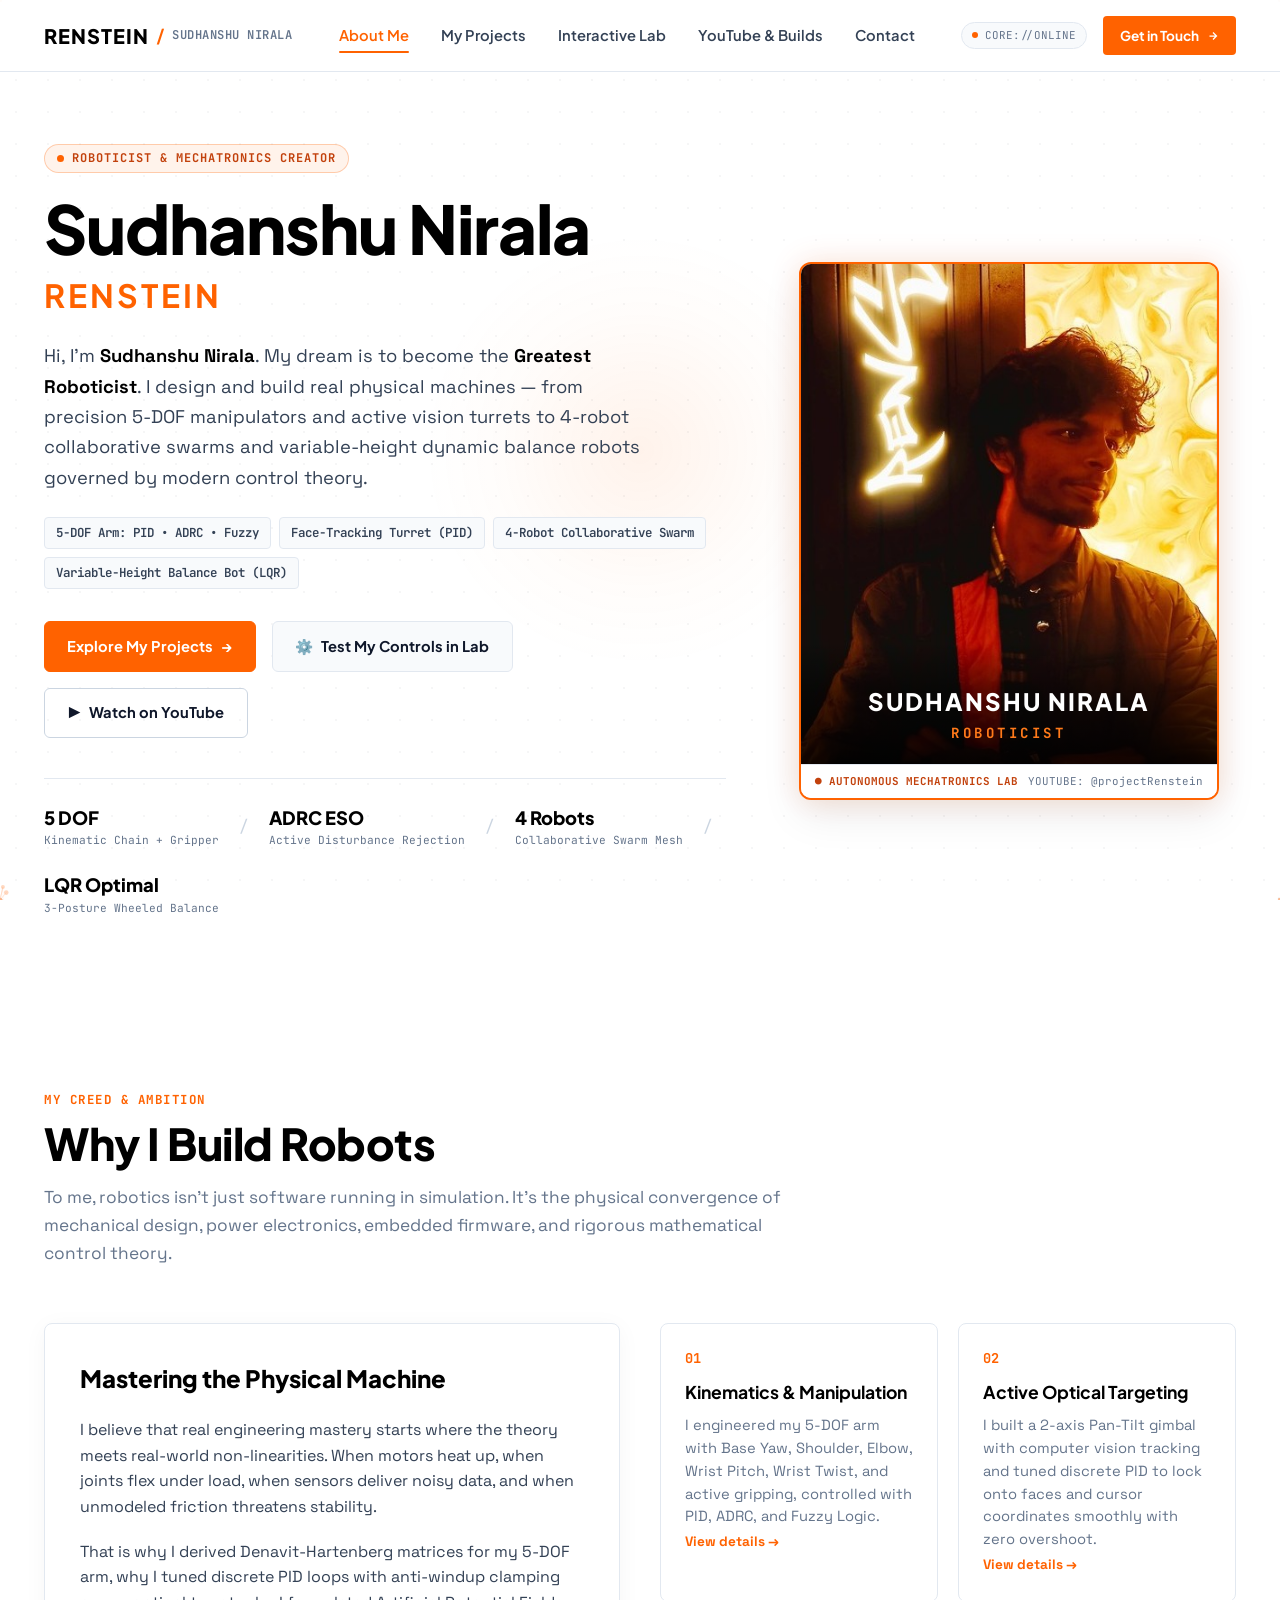
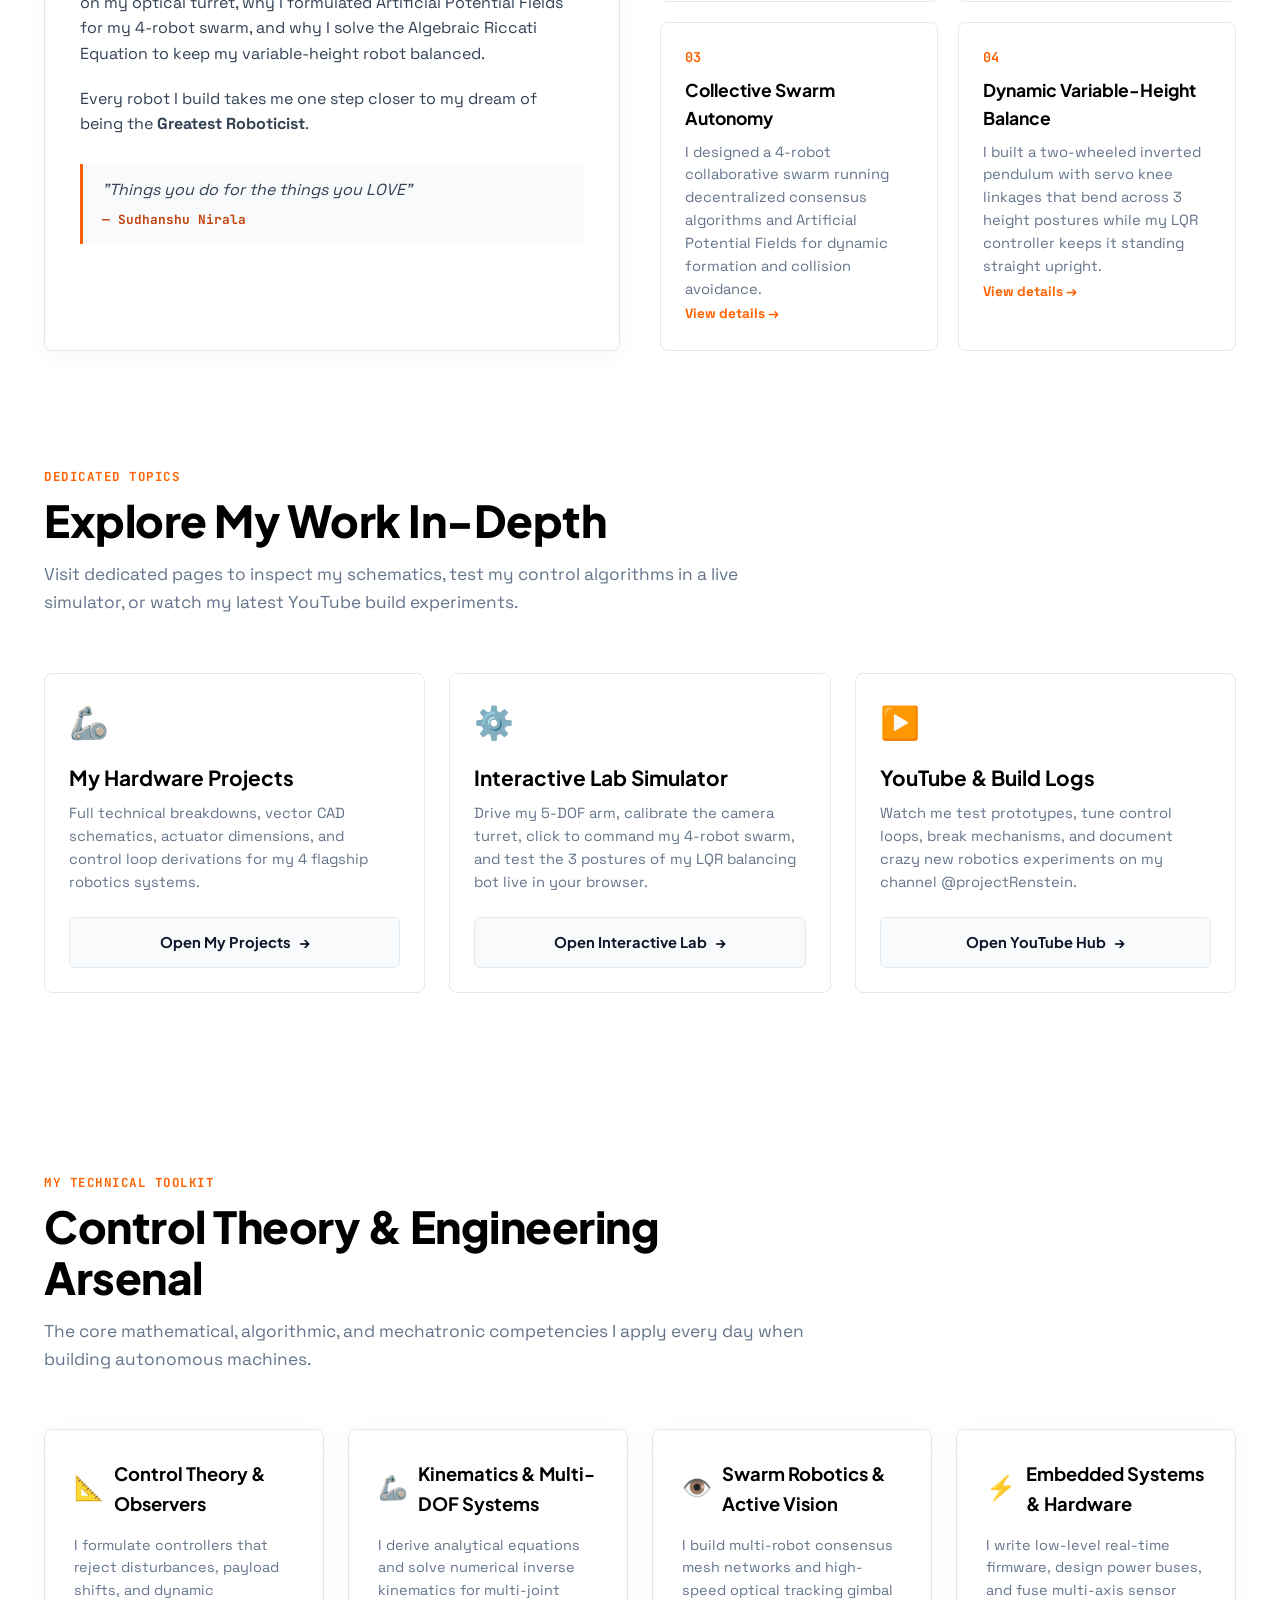
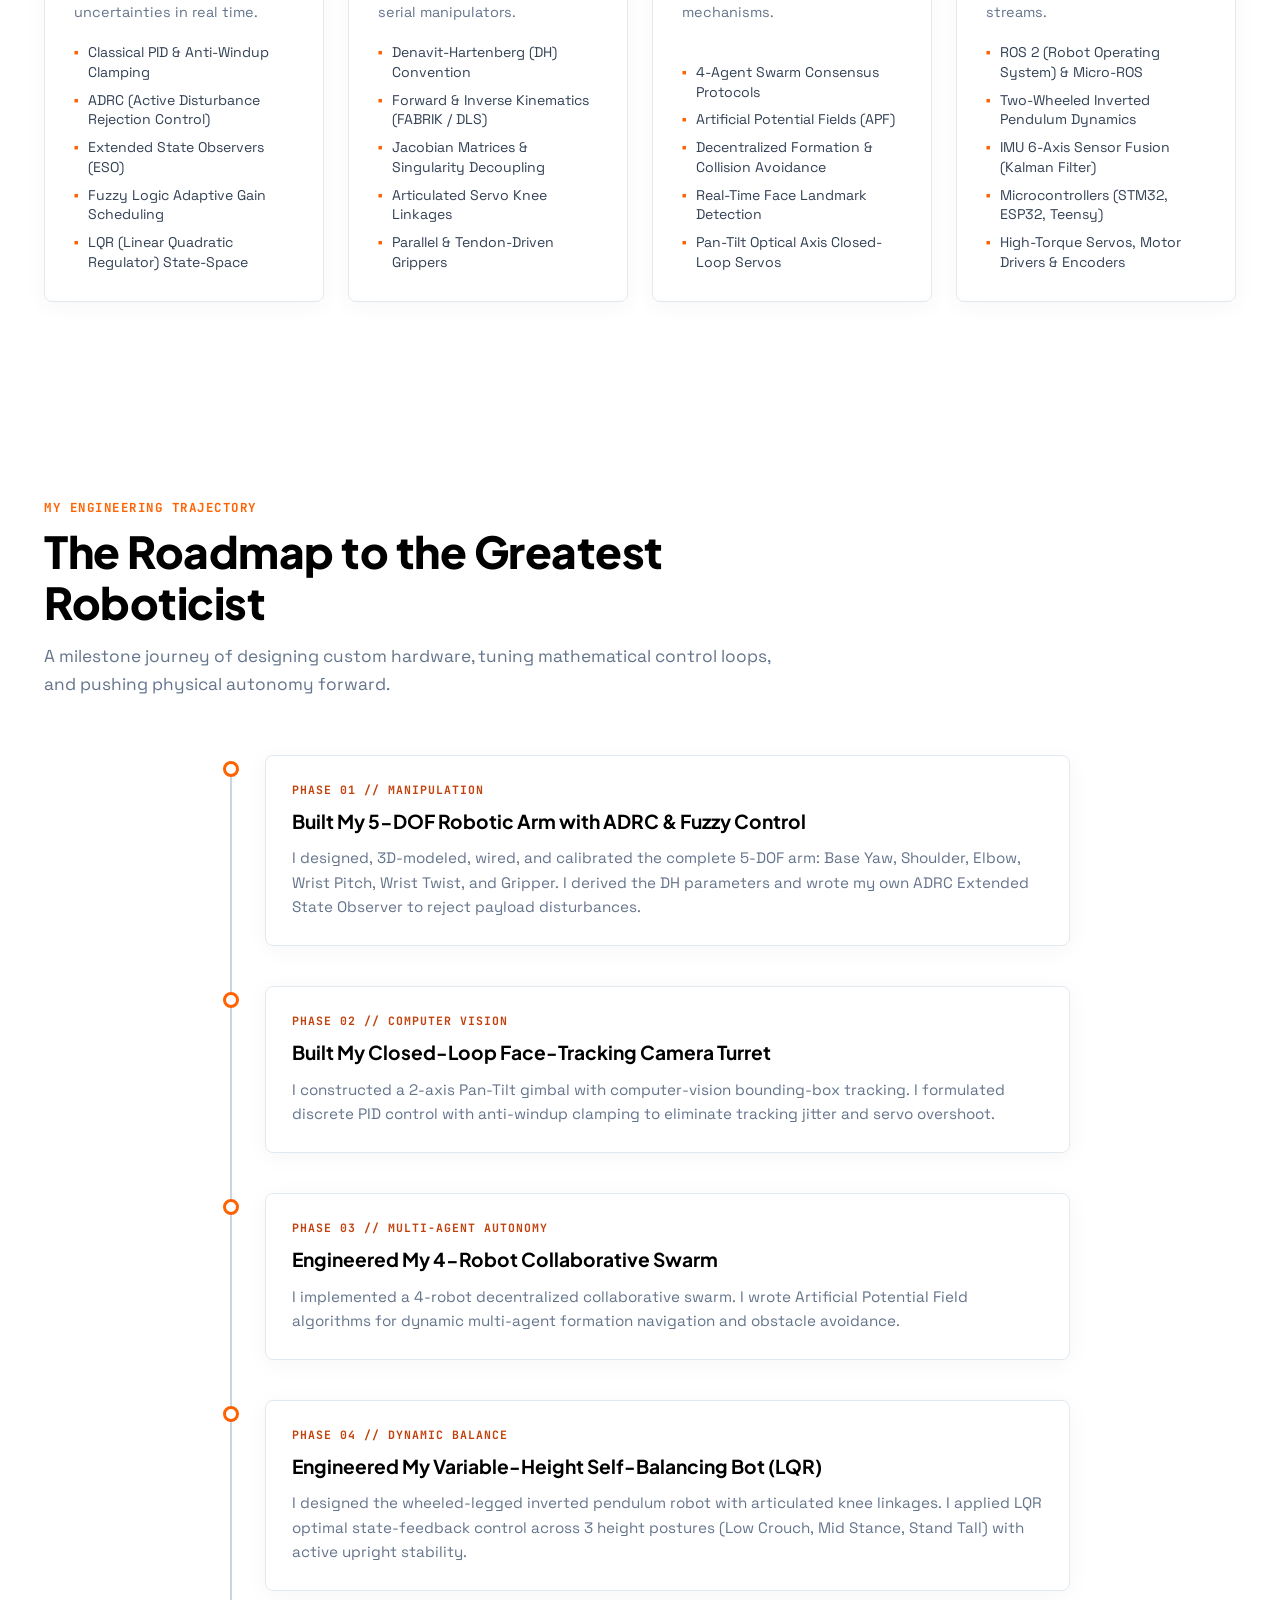
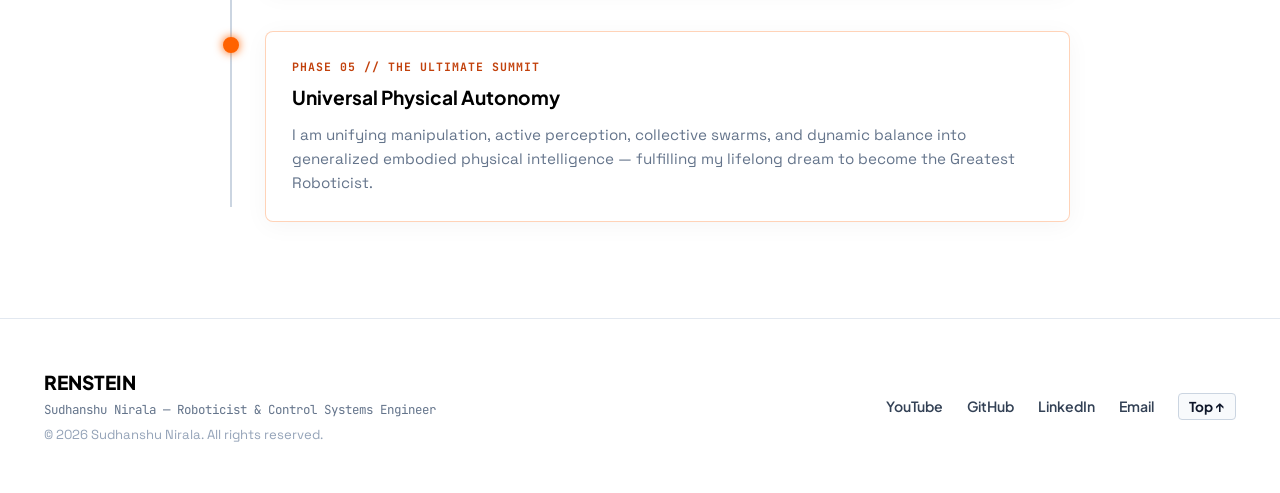
==== commit ce3a750e: "Update quote in index.html" ====
--- a/index.html
+++ b/index.html
@@ -165,8 +165,8 @@
               Every robot I build takes me one step closer to my dream of being the <strong>Greatest Roboticist</strong>.
             </p>
             <blockquote class="creed-quote">
-              "True engineering begins when the mathematical model balances seamlessly in physical reality despite friction, noise, and chaos."
-              <cite>— Sudhanshu Nirala (RENSTEIN)</cite>
+              "Things you do for the things you LOVE"
+              <cite>— Sudhanshu Nirala </cite>
             </blockquote>
           </div>
 
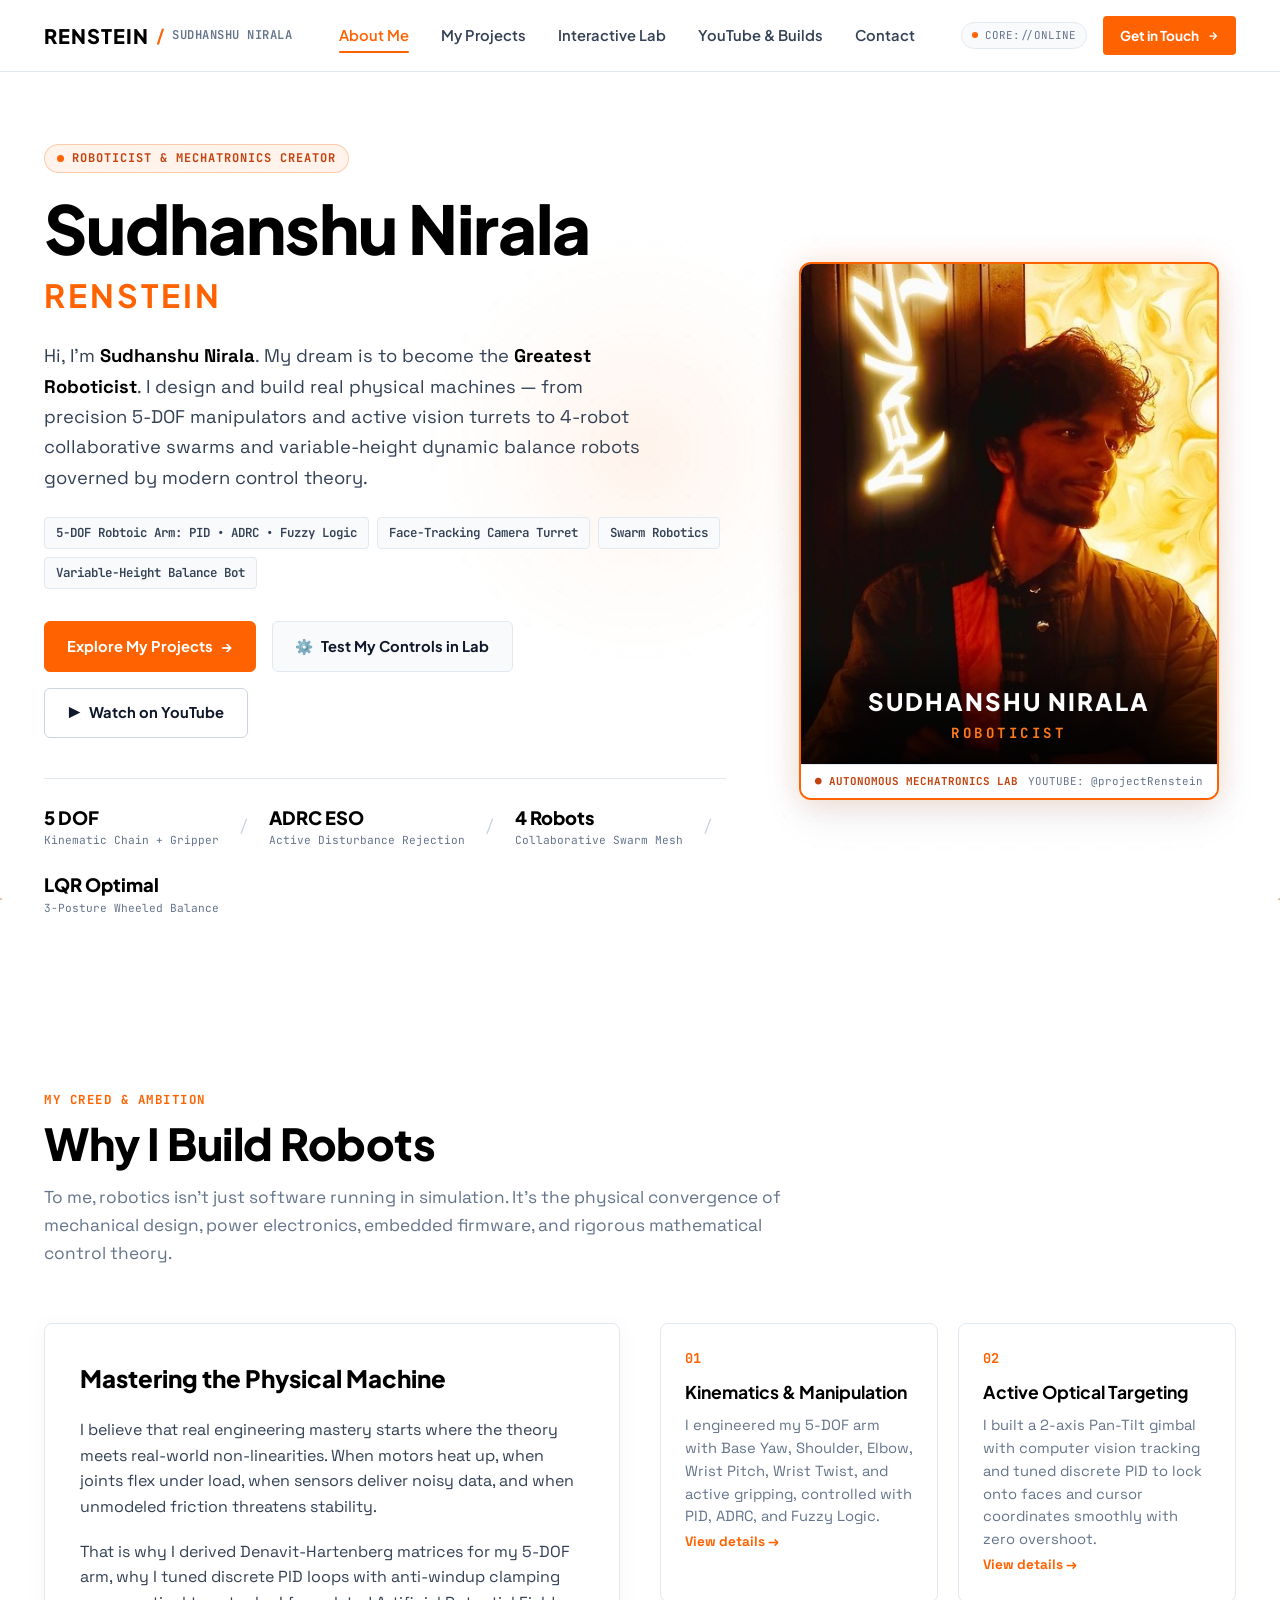
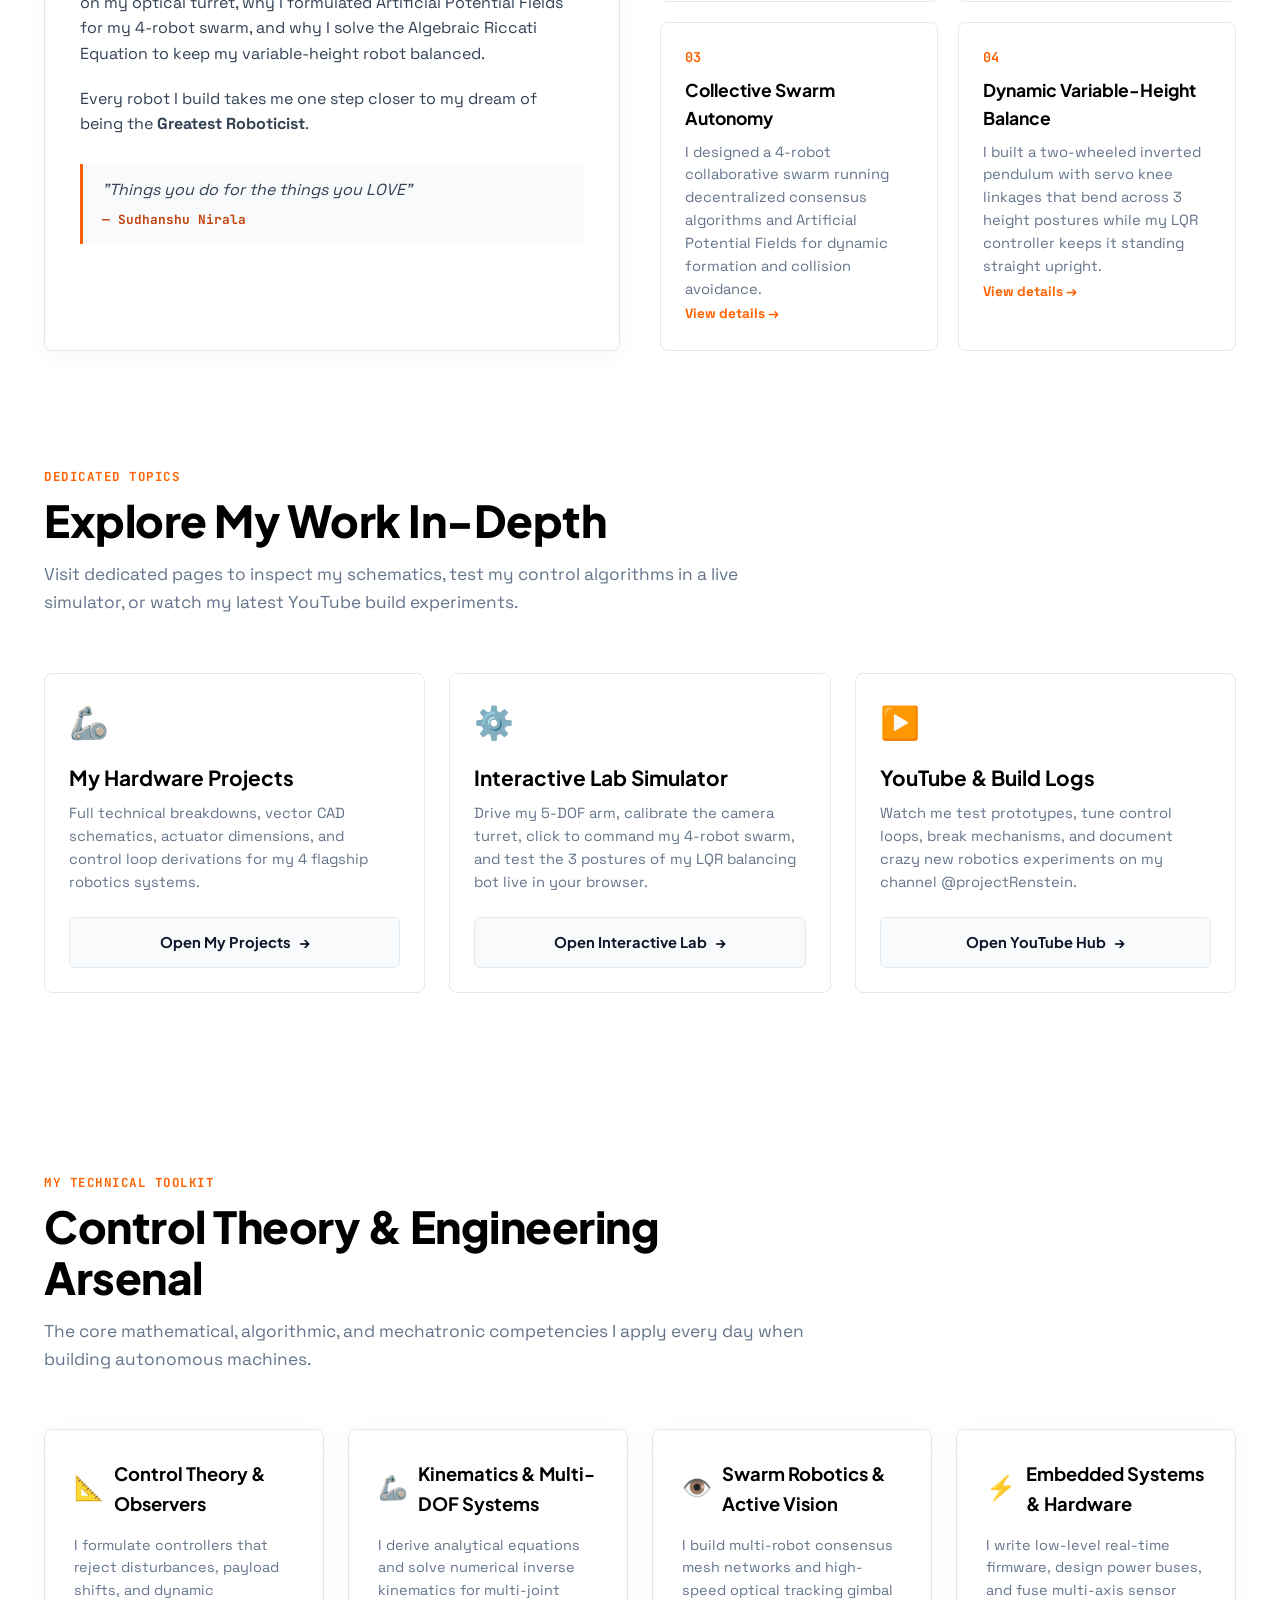
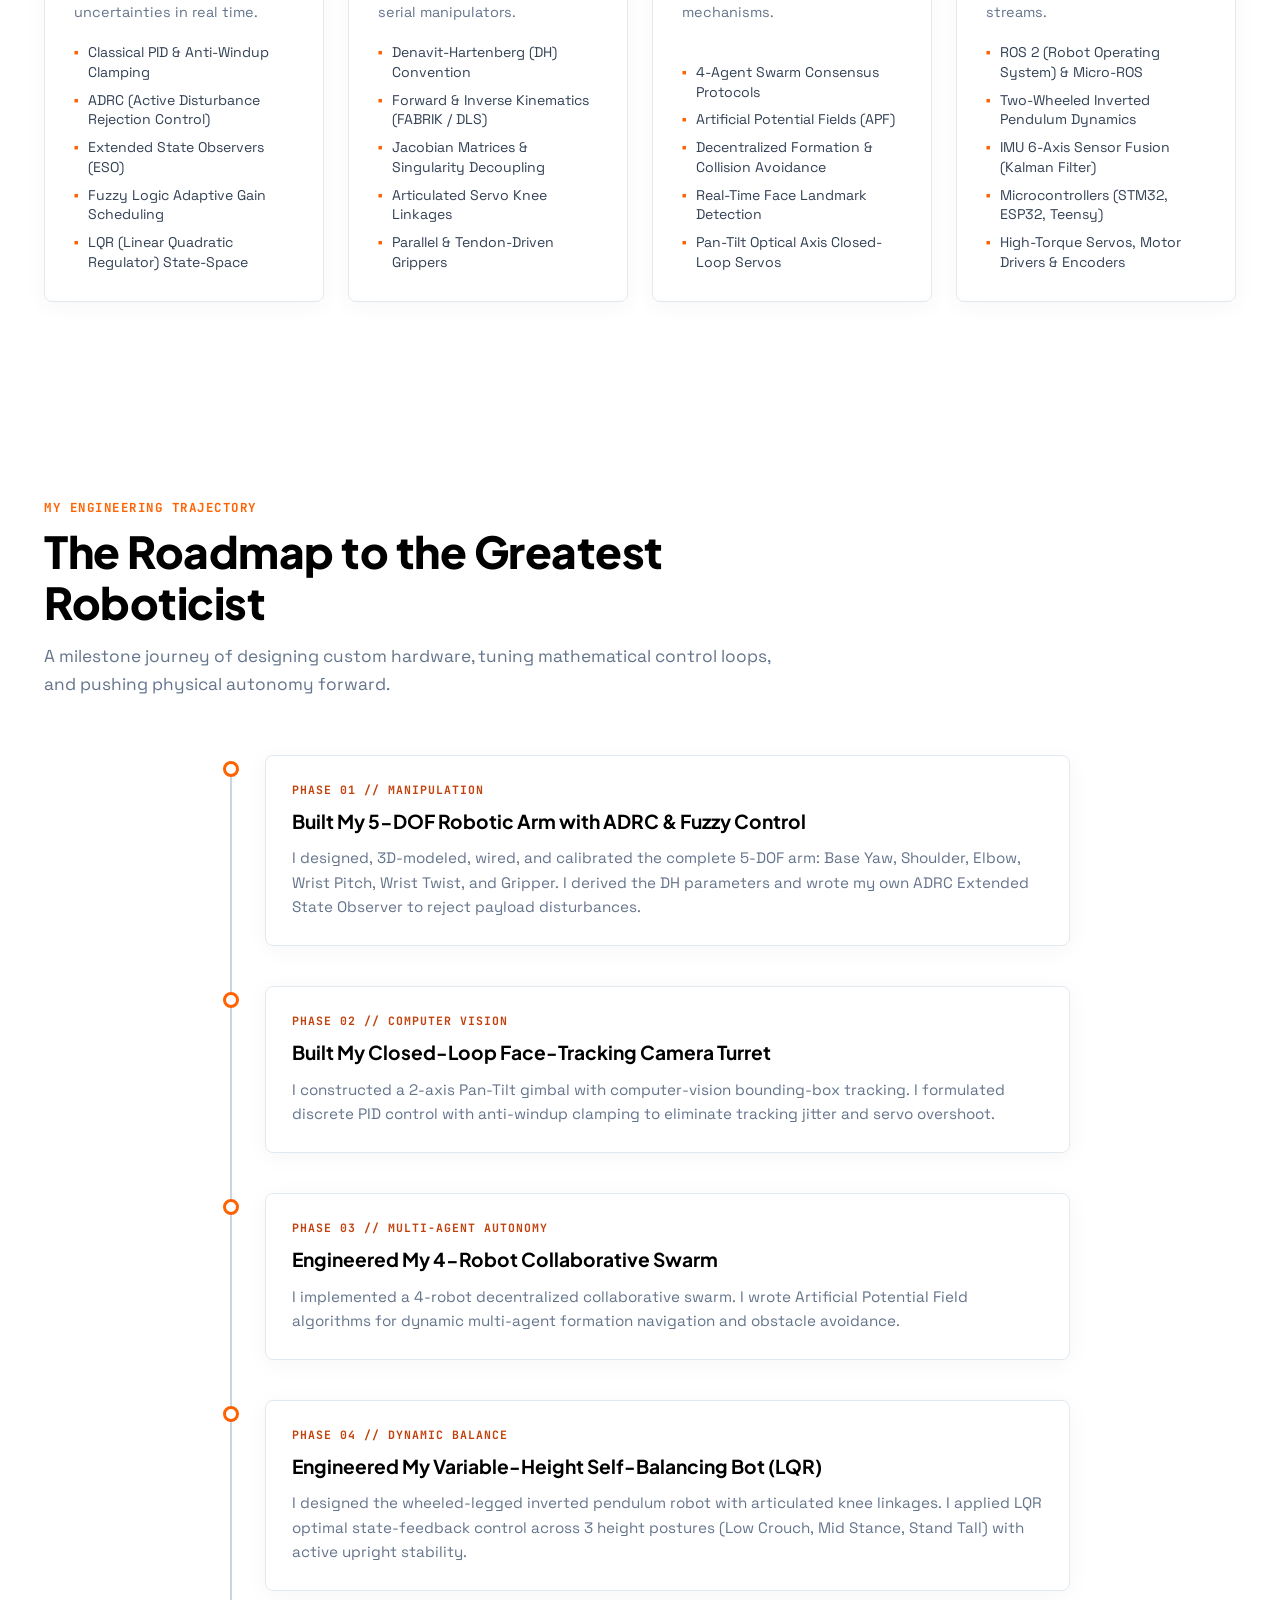
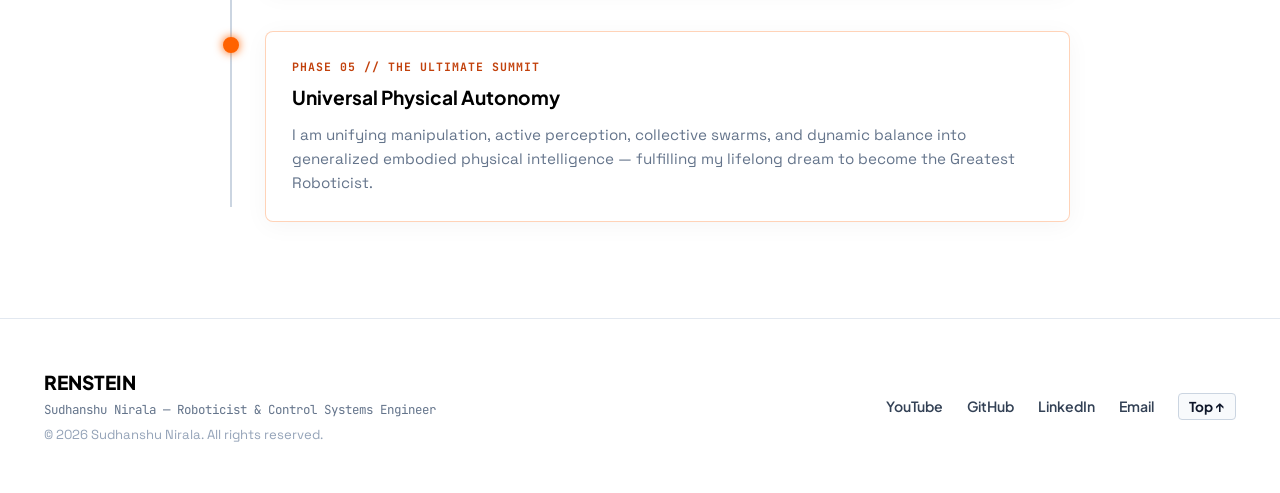
==== commit 1a9ed959: "Update title and focus badges in index.html" ====
--- a/index.html
+++ b/index.html
@@ -3,7 +3,7 @@
 <head>
   <meta charset="UTF-8">
   <meta name="viewport" content="width=device-width, initial-scale=1.0">
-  <title>Sudhanshu Nirala (RENSTEIN) — Roboticist & Control Systems Engineer</title>
+  <title>Sudhanshu Nirala (renstein) — Roboticist </title>
   <meta name="description" content="Personal portfolio of Sudhanshu Nirala (RENSTEIN). 5-DOF robotic manipulators, active vision turrets, 4-robot collaborative swarms, and variable-height LQR self-balancing bots.">
   <link rel="preconnect" href="https://fonts.googleapis.com">
   <link rel="preconnect" href="https://fonts.gstatic.com" crossorigin>
@@ -74,10 +74,10 @@
 
             <!-- Focus Badges -->
             <div class="hero-tags-row">
-              <span class="spec-tag">5-DOF Arm: PID • ADRC • Fuzzy</span>
-              <span class="spec-tag">Face-Tracking Turret (PID)</span>
-              <span class="spec-tag">4-Robot Collaborative Swarm</span>
-              <span class="spec-tag">Variable-Height Balance Bot (LQR)</span>
+              <span class="spec-tag">5-DOF Robtoic Arm: PID • ADRC • Fuzzy Logic </span>
+              <span class="spec-tag">Face-Tracking Camera Turret </span>
+              <span class="spec-tag">Swarm Robotics </span>
+              <span class="spec-tag">Variable-Height Balance Bot </span>
             </div>
 
             <!-- Action Portals -->
